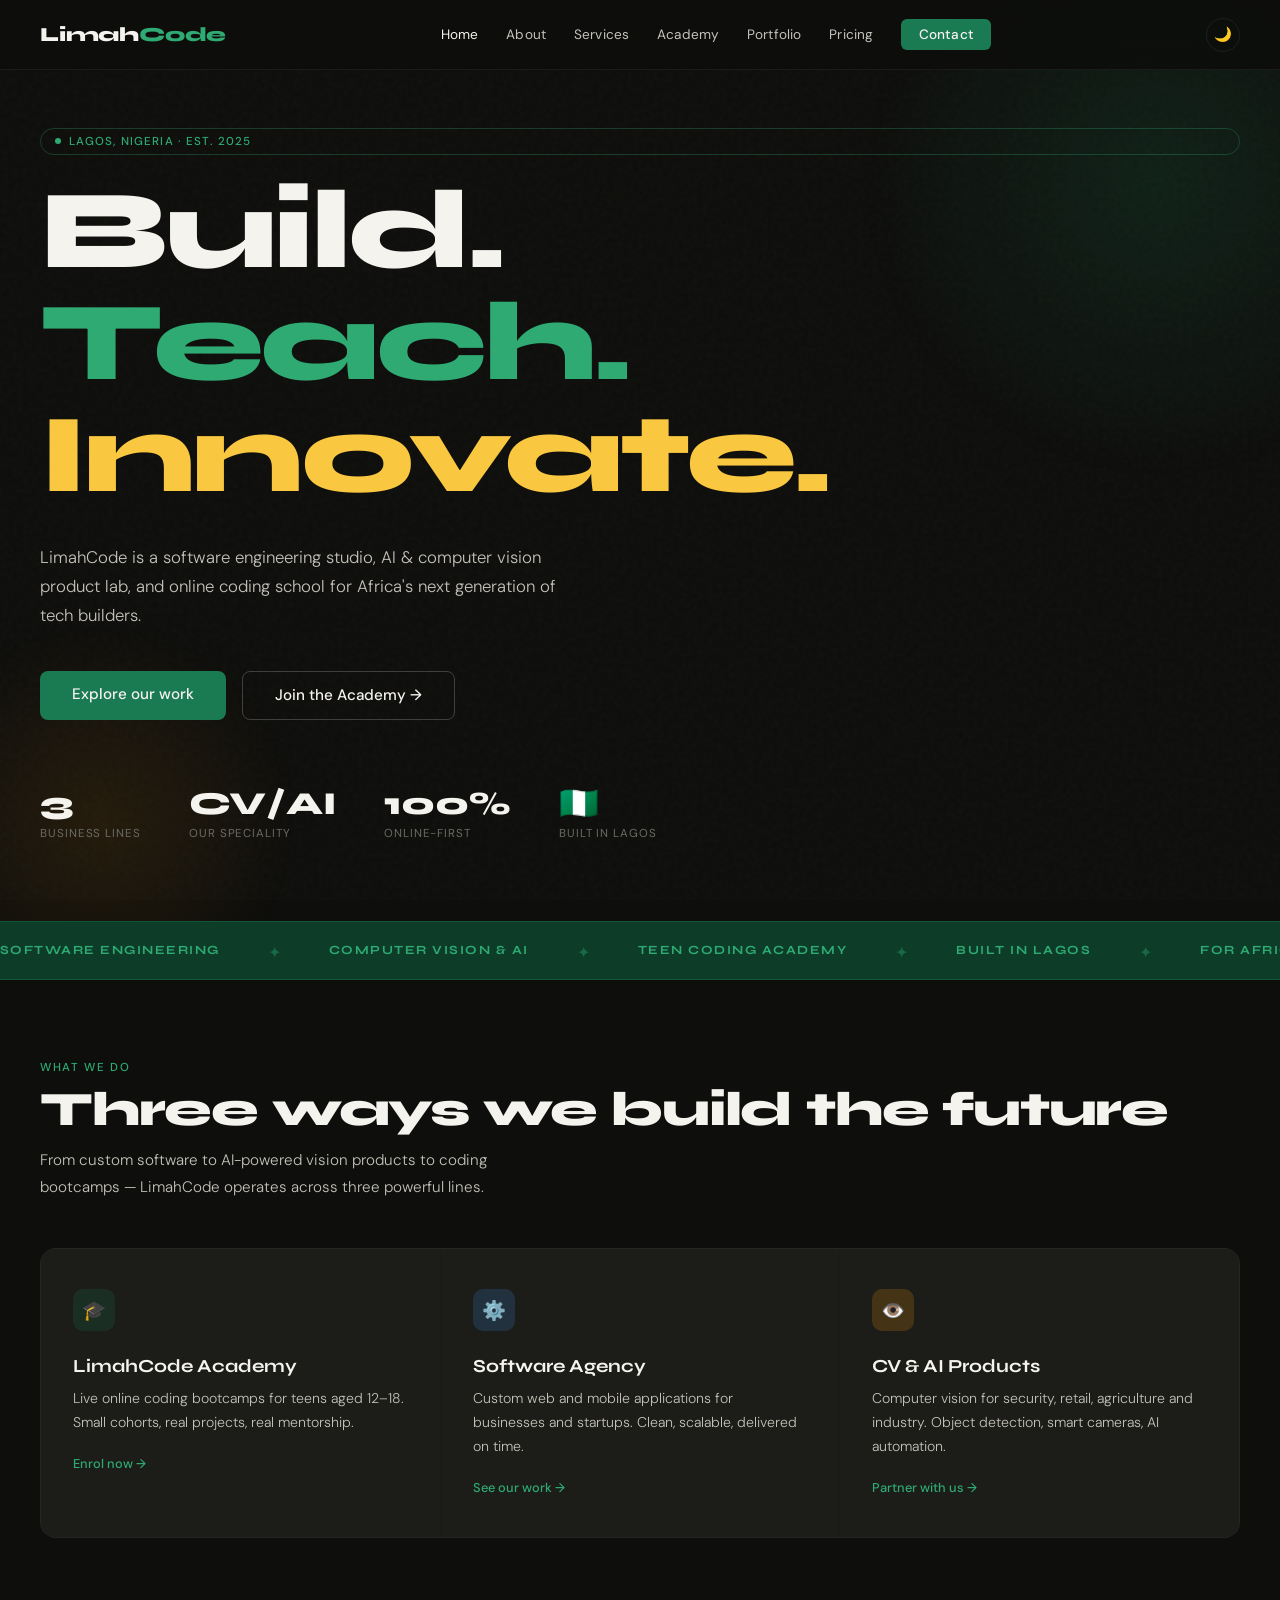
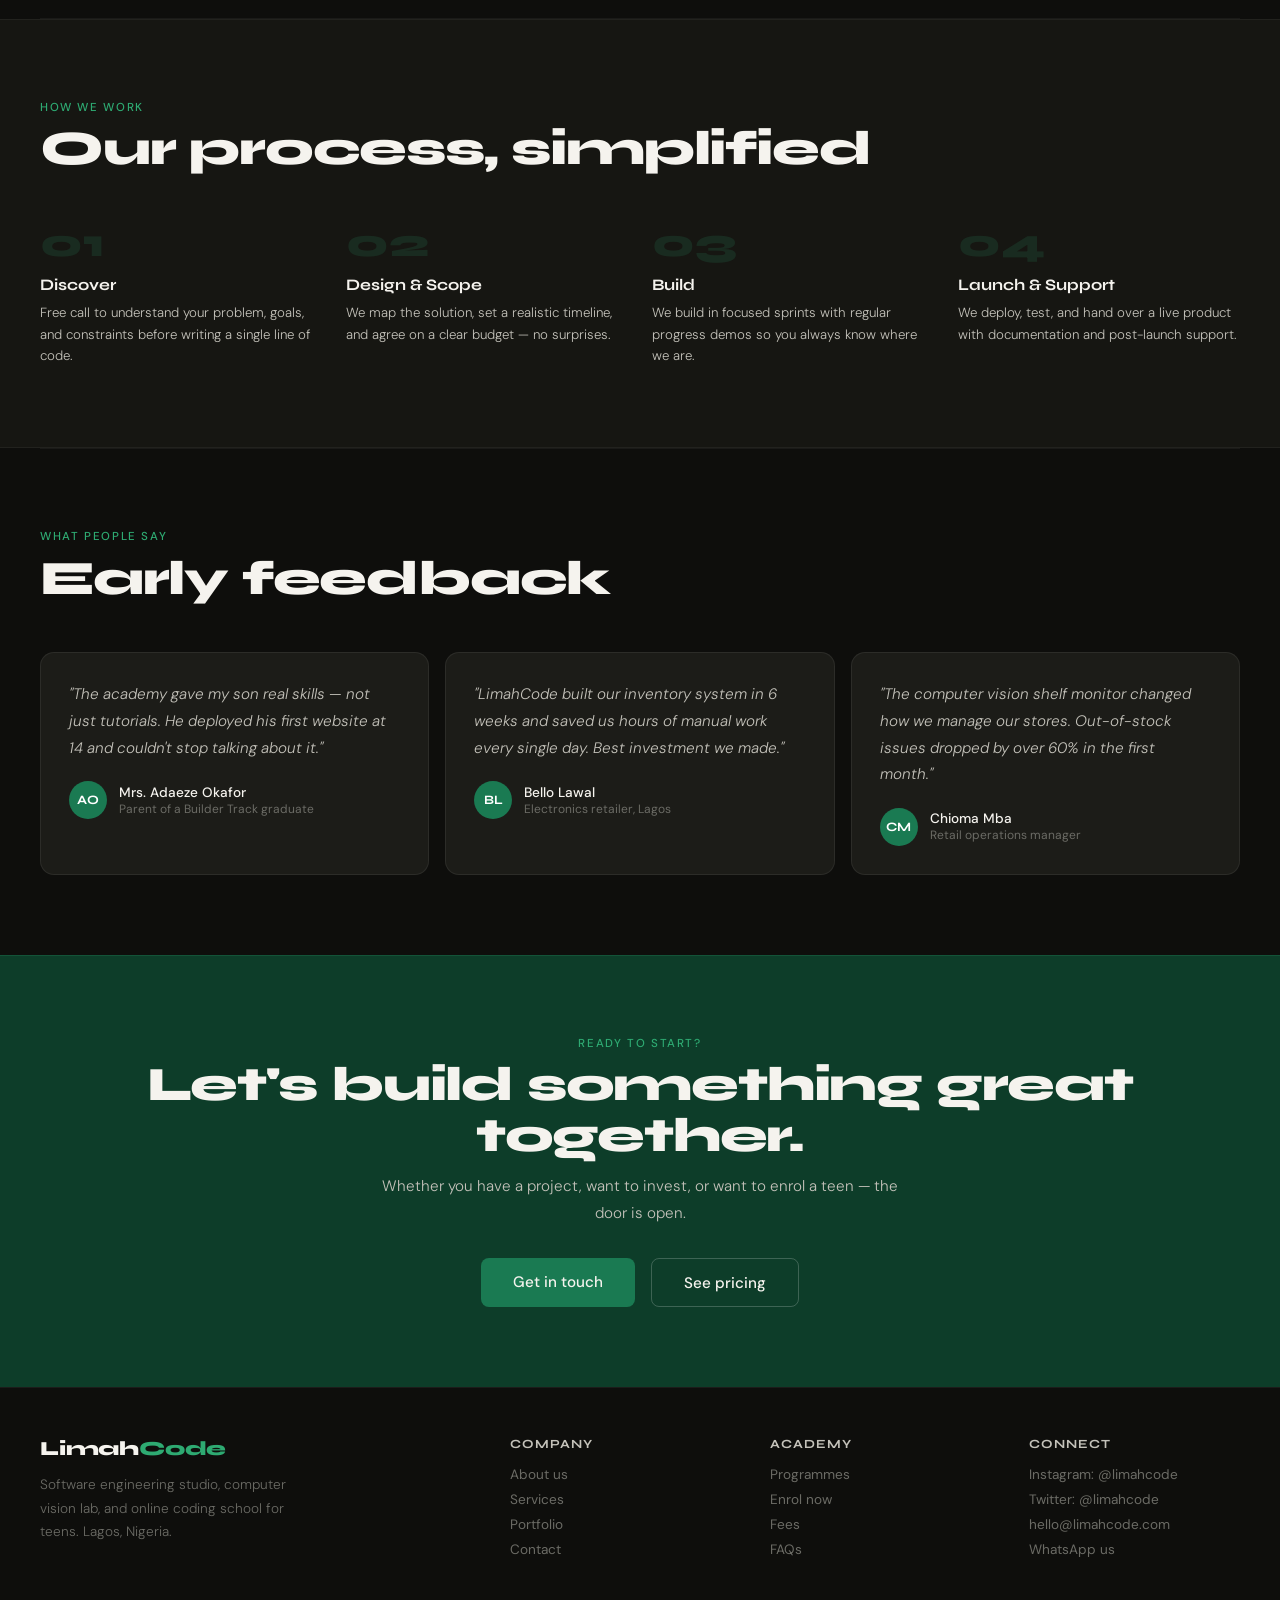
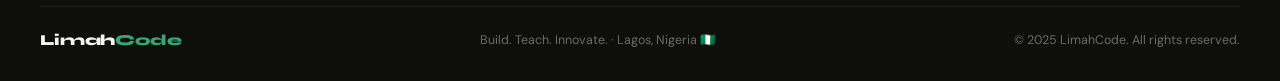
==== index.html @ b31fbca8 "Initial commit" ====
<!DOCTYPE html>
<html lang="en">
<head>
  <meta charset="UTF-8">
  <meta name="viewport" content="width=device-width, initial-scale=1.0">
  <title>LimahCode — Build. Teach. Innovate.</title>
  <link href="https://fonts.googleapis.com/css2?family=Syne:wght@400;700;800&family=DM+Sans:wght@300;400;500&display=swap" rel="stylesheet">
  <link rel="stylesheet" href="css/styles.css">
  <style>
    /* ── HOME-ONLY STYLES ── */
    .hero {
      min-height: 100vh;
      display: flex;
      flex-direction: column;
      justify-content: center;
      padding: 8rem 2.5rem 5rem;
      position: relative;
      overflow: hidden;
    }
    .hero-glow  { position:absolute; top:-120px; right:-180px; width:600px; height:600px; background:radial-gradient(circle,rgba(26,122,82,.18) 0%,transparent 70%); pointer-events:none; }
    .hero-glow2 { position:absolute; bottom:-100px; left:-100px; width:400px; height:400px; background:radial-gradient(circle,rgba(232,144,10,.1) 0%,transparent 70%); pointer-events:none; }

    .hero h1 { font-size: clamp(3.5rem, 9vw, 7rem); max-width: 12ch; }
    .hero h1 .g { color: var(--gl); }
    .hero h1 .a { color: var(--al); }

    .hero-sub { margin-top:2rem; font-size:1.05rem; font-weight:300; color:var(--glt); max-width:50ch; line-height:1.75; }
    .hero-actions { margin-top:2.5rem; display:flex; gap:1rem; flex-wrap:wrap; }
    .hero-stats { margin-top:4rem; display:flex; gap:3rem; flex-wrap:wrap; }
    .stat-num { font-family:'Syne',sans-serif; font-size:2rem; font-weight:800; }
    .stat-lbl { font-size:.72rem; text-transform:uppercase; letter-spacing:.08em; color:var(--gm); margin-top:.2rem; }

    /* Services grid */
    .svc-grid {
      display: grid;
      grid-template-columns: repeat(auto-fit, minmax(260px, 1fr));
      gap: 1px;
      background: rgba(255,255,255,.05);
      border: 1px solid rgba(255,255,255,.05);
      border-radius: 16px;
      overflow: hidden;
      margin-top: 3rem;
    }
    .svc-card { background:var(--card); padding:2.5rem 2rem; transition:background .2s; }
    .svc-card:hover { background:#222220; }
    .svc-icon { width:42px; height:42px; border-radius:10px; display:flex; align-items:center; justify-content:center; font-size:1.2rem; margin-bottom:1.5rem; }
    .ic-g { background:rgba(26,122,82,.2); }
    .ic-b { background:rgba(59,139,212,.2); }
    .ic-a { background:rgba(232,144,10,.2); }
    .svc-card h3 { font-size:1.15rem; margin-bottom:.6rem; }
    .svc-card p { font-size:.88rem; color:var(--glt); line-height:1.7; font-weight:300; }
    .svc-link { display:inline-block; margin-top:1.25rem; font-size:.8rem; font-weight:500; color:var(--gl); text-decoration:none; }
    .svc-link:hover { text-decoration:underline; }

    /* Process steps */
    .steps { display:grid; grid-template-columns:repeat(auto-fit,minmax(200px,1fr)); gap:1.5rem; margin-top:3rem; }
    .step-num { font-family:'Syne',sans-serif; font-size:2.5rem; font-weight:800; color:rgba(46,170,114,.15); line-height:1; margin-bottom:.75rem; }
    .step h3 { font-size:1rem; margin-bottom:.5rem; }
    .step p { font-size:.83rem; color:var(--glt); line-height:1.65; font-weight:300; }

    /* Testimonials */
    .tgrid { display:grid; grid-template-columns:repeat(auto-fit,minmax(260px,1fr)); gap:1rem; margin-top:3rem; }
    .tcard { background:var(--card); border:1px solid var(--border); border-radius:14px; padding:1.75rem; }
    .tcard-quote { font-size:.95rem; color:var(--glt); font-style:italic; line-height:1.75; font-weight:300; margin-bottom:1.25rem; }
    .tcard-author { display:flex; align-items:center; gap:.75rem; }
    .avatar { width:38px; height:38px; border-radius:50%; background:var(--green); display:flex; align-items:center; justify-content:center; font-family:'Syne',sans-serif; font-size:.8rem; font-weight:700; color:#fff; flex-shrink:0; }
    .tcard-name { font-size:.85rem; font-weight:500; }
    .tcard-role { font-size:.75rem; color:var(--gm); }

    @media(max-width:640px) {
      .hero { padding-left:1.5rem; padding-right:1.5rem; }
    }
  </style>
</head>
<body>

<!-- NAV -->
<nav>
  <a href="index.html" class="logo">Limah<span>Code</span></a>
  <div class="nav-links">
    <a href="index.html">Home</a>
    <a href="about.html">About</a>
    <a href="services.html">Services</a>
    <a href="academy.html">Academy</a>
    <a href="portfolio.html">Portfolio</a>
    <a href="pricing.html">Pricing</a>
    <a href="contact.html" class="nav-cta">Contact</a>
  </div>
  <div style="display:flex;align-items:center;gap:0.75rem;">
    <button class="theme-toggle" id="theme-btn" onclick="toggleTheme()" aria-label="Switch to light mode">🌙</button>
    <button class="hamburger" id="hamburger" onclick="toggleMenu()" aria-label="Menu">
      <span></span><span></span><span></span>
    </button>
  </div>
</nav>
<div class="mobile-menu" id="mobile-menu">
  <a href="index.html">Home</a>
  <a href="about.html">About</a>
  <a href="services.html">Services</a>
  <a href="academy.html">Academy</a>
  <a href="portfolio.html">Portfolio</a>
  <a href="pricing.html">Pricing</a>
  <a href="contact.html">Contact</a>
</div>

<!-- HERO -->
<section class="hero">
  <div class="hero-glow glow-animated"></div>
  <div class="hero-glow2 glow-animated" style="animation-delay:3s;"></div>
  <div class="badge fade-up">Lagos, Nigeria · Est. 2025</div>
  <h1 class="fade-up">Build.<br><span class="g">Teach.</span><br><span class="a">Innovate.</span></h1>
  <p class="hero-sub fade-up delay-1">LimahCode is a software engineering studio, AI &amp; computer vision product lab, and online coding school for Africa's next generation of tech builders.</p>
  <div class="hero-actions fade-up delay-2">
    <a href="services.html" class="btn-primary">Explore our work</a>
    <a href="academy.html" class="btn-outline">Join the Academy →</a>
  </div>
  <div class="hero-stats fade-up delay-3">
    <div><div class="stat-num" data-count="3" data-suffix="">3</div><div class="stat-lbl">Business lines</div></div>
    <div><div class="stat-num">CV/AI</div><div class="stat-lbl">Our speciality</div></div>
    <div><div class="stat-num" data-count="100" data-suffix="%">100%</div><div class="stat-lbl">Online-first</div></div>
    <div><div class="stat-num">🇳🇬</div><div class="stat-lbl">Built in Lagos</div></div>
  </div>
</section>

<!-- TICKER -->
<div class="ticker">
  <div class="ticker-inner">
    <span class="ticker-item">Software Engineering</span><span class="ticker-dot"> ✦ </span>
    <span class="ticker-item">Computer Vision & AI</span><span class="ticker-dot"> ✦ </span>
    <span class="ticker-item">Teen Coding Academy</span><span class="ticker-dot"> ✦ </span>
    <span class="ticker-item">Built in Lagos</span><span class="ticker-dot"> ✦ </span>
    <span class="ticker-item">For Africa & Beyond</span><span class="ticker-dot"> ✦ </span>
    <span class="ticker-item">Software Engineering</span><span class="ticker-dot"> ✦ </span>
    <span class="ticker-item">Computer Vision & AI</span><span class="ticker-dot"> ✦ </span>
    <span class="ticker-item">Teen Coding Academy</span><span class="ticker-dot"> ✦ </span>
    <span class="ticker-item">Built in Lagos</span><span class="ticker-dot"> ✦ </span>
    <span class="ticker-item">For Africa & Beyond</span><span class="ticker-dot"> ✦ </span>
  </div>
</div>

<!-- SERVICES -->
<section>
  <span class="sec-label reveal">What we do</span>
  <h2 class="reveal">Three ways we build the future</h2>
  <p class="sec-sub reveal">From custom software to AI-powered vision products to coding bootcamps — LimahCode operates across three powerful lines.</p>
  <div class="svc-grid reveal-group">
    <div class="svc-card">
      <div class="svc-icon ic-g">🎓</div>
      <h3>LimahCode Academy</h3>
      <p>Live online coding bootcamps for teens aged 12–18. Small cohorts, real projects, real mentorship.</p>
      <a href="academy.html" class="svc-link">Enrol now →</a>
    </div>
    <div class="svc-card">
      <div class="svc-icon ic-b">⚙️</div>
      <h3>Software Agency</h3>
      <p>Custom web and mobile applications for businesses and startups. Clean, scalable, delivered on time.</p>
      <a href="services.html" class="svc-link">See our work →</a>
    </div>
    <div class="svc-card">
      <div class="svc-icon ic-a">👁️</div>
      <h3>CV &amp; AI Products</h3>
      <p>Computer vision for security, retail, agriculture and industry. Object detection, smart cameras, AI automation.</p>
      <a href="services.html" class="svc-link">Partner with us →</a>
    </div>
  </div>
</section>

<div class="divider"></div>

<!-- PROCESS -->
<section class="surface-bg">
  <span class="sec-label reveal">How we work</span>
  <h2 class="reveal">Our process, simplified</h2>
  <div class="steps reveal-group">
    <div class="step"><div class="step-num">01</div><h3>Discover</h3><p>Free call to understand your problem, goals, and constraints before writing a single line of code.</p></div>
    <div class="step"><div class="step-num">02</div><h3>Design &amp; Scope</h3><p>We map the solution, set a realistic timeline, and agree on a clear budget — no surprises.</p></div>
    <div class="step"><div class="step-num">03</div><h3>Build</h3><p>We build in focused sprints with regular progress demos so you always know where we are.</p></div>
    <div class="step"><div class="step-num">04</div><h3>Launch &amp; Support</h3><p>We deploy, test, and hand over a live product with documentation and post-launch support.</p></div>
  </div>
</section>

<div class="divider"></div>

<!-- TESTIMONIALS -->
<section>
  <span class="sec-label reveal">What people say</span>
  <h2 class="reveal">Early feedback</h2>
  <div class="tgrid reveal-group">
    <div class="tcard">
      <p class="tcard-quote">"The academy gave my son real skills — not just tutorials. He deployed his first website at 14 and couldn't stop talking about it."</p>
      <div class="tcard-author"><div class="avatar">AO</div><div><div class="tcard-name">Mrs. Adaeze Okafor</div><div class="tcard-role">Parent of a Builder Track graduate</div></div></div>
    </div>
    <div class="tcard">
      <p class="tcard-quote">"LimahCode built our inventory system in 6 weeks and saved us hours of manual work every single day. Best investment we made."</p>
      <div class="tcard-author"><div class="avatar">BL</div><div><div class="tcard-name">Bello Lawal</div><div class="tcard-role">Electronics retailer, Lagos</div></div></div>
    </div>
    <div class="tcard">
      <p class="tcard-quote">"The computer vision shelf monitor changed how we manage our stores. Out-of-stock issues dropped by over 60% in the first month."</p>
      <div class="tcard-author"><div class="avatar">CM</div><div><div class="tcard-name">Chioma Mba</div><div class="tcard-role">Retail operations manager</div></div></div>
    </div>
  </div>
</section>

<!-- CTA -->
<section class="green-bg" style="text-align:center;">
  <span class="sec-label">Ready to start?</span>
  <h2>Let's build something great together.</h2>
  <p class="sec-sub" style="margin:.75rem auto 2rem;">Whether you have a project, want to invest, or want to enrol a teen — the door is open.</p>
  <div style="display:flex;gap:1rem;justify-content:center;flex-wrap:wrap;">
    <a href="contact.html" class="btn-primary">Get in touch</a>
    <a href="pricing.html" class="btn-outline">See pricing</a>
  </div>
</section>

<!-- FOOTER -->
<footer>
  <div class="footer-grid">
    <div class="footer-brand">
      <a href="index.html" class="logo">Limah<span>Code</span></a>
      <p>Software engineering studio, computer vision lab, and online coding school for teens. Lagos, Nigeria.</p>
    </div>
    <div class="footer-col">
      <h4>Company</h4>
      <a href="about.html">About us</a>
      <a href="services.html">Services</a>
      <a href="portfolio.html">Portfolio</a>
      <a href="contact.html">Contact</a>
    </div>
    <div class="footer-col">
      <h4>Academy</h4>
      <a href="academy.html">Programmes</a>
      <a href="academy.html#enrol">Enrol now</a>
      <a href="pricing.html">Fees</a>
      <a href="academy.html#faq">FAQs</a>
    </div>
    <div class="footer-col">
      <h4>Connect</h4>
      <a href="#">Instagram: @limahcode</a>
      <a href="#">Twitter: @limahcode</a>
      <a href="mailto:limahcode192025@gmail.com">limahcode192025@gmail.com</a>
      <a href="#">WhatsApp us</a>
    </div>
  </div>
  <div class="footer-bottom">
    <a href="index.html" class="logo" style="font-size:.95rem;">Limah<span>Code</span></a>
    <p>Build. Teach. Innovate. · Lagos, Nigeria 🇳🇬</p>
    <p>© 2025 LimahCode. All rights reserved.</p>
  </div>
</footer>

<script src="js/nav.js"></script>
<script>
/* Count-up on hero stats when visible */
(function() {
  const stats = document.querySelectorAll('.stat-num[data-count]');
  if (!stats.length) return;
  const obs = new IntersectionObserver(entries => {
    entries.forEach(entry => {
      if (entry.isIntersecting) {
        const el = entry.target;
        const target = parseFloat(el.dataset.count);
        const suffix = el.dataset.suffix || '';
        animateCount(el, target, suffix, 1400);
        obs.unobserve(el);
      }
    });
  }, { threshold: 0.5 });
  stats.forEach(el => obs.observe(el));
})();

/* Sync theme toggle icon on load */
(function() {
  const btn = document.getElementById('theme-btn');
  if (btn && document.body.classList.contains('light-mode')) btn.textContent = '☀️';
})();
</script>
</body>
</html>
---- css/styles.css ----
/* ============================================
   LimahCode — Global Stylesheet
   Used by all pages. Edit once, applies everywhere.
   ============================================ */

/* ── VARIABLES ── */
:root {
  --black:   #0E0E0C;
  --white:   #F5F3EE;
  --green:   #1A7A52;
  --gl:      #2EAA72;   /* green light */
  --gd:      #0D3D29;   /* green dark  */
  --amber:   #E8900A;
  --al:      #FAC740;   /* amber light */
  --blue:    #185FA5;
  --bl:      #378ADD;   /* blue light  */
  --gm:      #6B6B65;   /* gray mid    */
  --glt:     #C4C2BA;   /* gray light  */
  --surf:    #161612;   /* surface     */
  --card:    #1C1C18;
  --border:  rgba(255,255,255,0.07);
  /* transition speed */
  --t-fast:  0.2s;
  --t-med:   0.5s;
  --t-slow:  0.8s;
}

/* ── LIGHT MODE ── */
body.light-mode {
  --black:   #F5F3EE;
  --white:   #111110;
  --surf:    #ECEAE4;
  --card:    #F8F6F1;
  --border:  rgba(0,0,0,0.08);
  --gm:      #888884;
  --glt:     #444440;
}

/* ── RESET ── */
*, *::before, *::after { box-sizing: border-box; margin: 0; padding: 0; }
html { scroll-behavior: smooth; }

body {
  font-family: 'DM Sans', sans-serif;
  background: var(--black);
  color: var(--white);
  overflow-x: hidden;
  min-height: 100vh;
}

/* Noise texture overlay */
body::before {
  content: '';
  position: fixed;
  inset: 0;
  background-image: url("data:image/svg+xml,%3Csvg viewBox='0 0 200 200' xmlns='http://www.w3.org/2000/svg'%3E%3Cfilter id='n'%3E%3CfeTurbulence type='fractalNoise' baseFrequency='0.9' numOctaves='4' stitchTiles='stitch'/%3E%3C/filter%3E%3Crect width='100%25' height='100%25' filter='url(%23n)' opacity='1'/%3E%3C/svg%3E");
  opacity: 0.03;
  pointer-events: none;
  z-index: 0;
}

/* ── NAVIGATION ── */
nav {
  position: fixed;
  top: 0; left: 0; right: 0;
  z-index: 200;
  display: flex;
  align-items: center;
  justify-content: space-between;
  padding: 1.1rem 2.5rem;
  border-bottom: 1px solid rgba(255,255,255,0.06);
  background: rgba(14,14,12,0.85);
  backdrop-filter: blur(20px) saturate(180%);
  -webkit-backdrop-filter: blur(20px) saturate(180%);
  transition: background var(--t-fast), box-shadow var(--t-fast);
}
nav.scrolled {
  background: rgba(14,14,12,0.96);
  box-shadow: 0 1px 24px rgba(0,0,0,0.3);
}
body.light-mode nav {
  background: rgba(245,243,238,0.85);
  border-bottom-color: rgba(0,0,0,0.06);
}
body.light-mode nav.scrolled {
  background: rgba(245,243,238,0.97);
  box-shadow: 0 1px 24px rgba(0,0,0,0.08);
}

/* Theme toggle button in nav */
.theme-toggle {
  background: none;
  border: 1px solid var(--border);
  color: var(--glt);
  width: 34px; height: 34px;
  border-radius: 50%;
  cursor: pointer;
  font-size: 0.9rem;
  display: flex;
  align-items: center;
  justify-content: center;
  transition: border-color var(--t-fast), color var(--t-fast), transform var(--t-fast);
  flex-shrink: 0;
}
.theme-toggle:hover { border-color: var(--gl); color: var(--white); transform: rotate(20deg); }

.logo {
  font-family: 'Syne', sans-serif;
  font-weight: 800;
  font-size: 1.25rem;
  color: var(--white);
  text-decoration: none;
  letter-spacing: -0.01em;
}
.logo span { color: var(--gl); }

.nav-links {
  display: flex;
  align-items: center;
  gap: 1.75rem;
}
.nav-links a {
  font-size: 0.85rem;
  font-weight: 400;
  color: var(--glt);
  text-decoration: none;
  transition: color 0.2s;
  letter-spacing: 0.01em;
}
.nav-links a:hover,
.nav-links a.active { color: var(--white); }

.nav-cta {
  background: var(--green) !important;
  color: var(--white) !important;
  padding: 0.45rem 1.1rem;
  border-radius: 6px;
  font-weight: 500 !important;
  transition: background 0.2s !important;
}
.nav-cta:hover { background: var(--gl) !important; color: var(--white) !important; }

/* Mobile hamburger */
.hamburger {
  display: none;
  flex-direction: column;
  gap: 5px;
  cursor: pointer;
  padding: 4px;
  background: none;
  border: none;
}
.hamburger span {
  display: block;
  width: 22px; height: 2px;
  background: var(--white);
  border-radius: 2px;
  transition: all 0.3s;
}

.mobile-menu {
  display: none;
  position: fixed;
  top: 60px; left: 0; right: 0;
  background: rgba(14,14,12,0.98);
  border-bottom: 1px solid var(--border);
  z-index: 199;
  padding: 1.5rem 2rem;
  flex-direction: column;
  gap: 1rem;
}
.mobile-menu.open { display: flex; }
.mobile-menu a {
  font-size: 1rem;
  color: var(--glt);
  text-decoration: none;
  padding: 0.5rem 0;
  border-bottom: 1px solid var(--border);
  transition: color 0.2s;
}
.mobile-menu a:hover { color: var(--white); }

/* ── TYPOGRAPHY ── */
h1 {
  font-family: 'Syne', sans-serif;
  font-weight: 800;
  letter-spacing: -0.03em;
  line-height: 1;
}
h2 {
  font-family: 'Syne', sans-serif;
  font-size: clamp(1.8rem, 4vw, 3rem);
  font-weight: 800;
  letter-spacing: -0.025em;
  line-height: 1.05;
}
h3 { font-family: 'Syne', sans-serif; font-weight: 700; }

.sec-label {
  font-size: 0.72rem;
  font-weight: 500;
  letter-spacing: 0.14em;
  text-transform: uppercase;
  color: var(--gl);
  margin-bottom: 0.6rem;
  display: block;
}
.sec-sub {
  margin-top: 0.75rem;
  font-size: 0.95rem;
  font-weight: 300;
  color: var(--glt);
  max-width: 52ch;
  line-height: 1.75;
}

/* ── LAYOUT ── */
section {
  padding: 5rem 2.5rem;
  position: relative;
  z-index: 1;
}
.page-top { padding-top: 9rem; }
.divider {
  height: 1px;
  background: rgba(255,255,255,0.05);
  margin: 0 2.5rem;
}
.surface-bg {
  background: var(--surf);
  border-top: 1px solid rgba(255,255,255,0.05);
  border-bottom: 1px solid rgba(255,255,255,0.05);
}
.green-bg {
  background: var(--gd);
  border-top: 1px solid rgba(46,170,114,0.2);
}

/* ── BUTTONS ── */
.btn-primary {
  display: inline-block;
  background: var(--green);
  color: var(--white);
  font-family: 'DM Sans', sans-serif;
  font-size: 0.95rem;
  font-weight: 500;
  padding: 0.85rem 2rem;
  border: none;
  border-radius: 8px;
  cursor: pointer;
  text-decoration: none;
  transition: background 0.2s, transform 0.15s;
}
.btn-primary:hover { background: var(--gl); transform: translateY(-1px); }

.btn-outline {
  display: inline-block;
  background: transparent;
  color: var(--white);
  font-family: 'DM Sans', sans-serif;
  font-size: 0.95rem;
  font-weight: 500;
  padding: 0.85rem 2rem;
  border: 1px solid rgba(255,255,255,0.2);
  border-radius: 8px;
  cursor: pointer;
  text-decoration: none;
  transition: border-color 0.2s, transform 0.15s;
}
.btn-outline:hover { border-color: rgba(255,255,255,0.5); transform: translateY(-1px); }

/* ── BADGE ── */
.badge {
  display: inline-flex;
  align-items: center;
  gap: 0.5rem;
  font-size: 0.72rem;
  font-weight: 500;
  letter-spacing: 0.1em;
  text-transform: uppercase;
  color: var(--gl);
  border: 1px solid rgba(46,170,114,0.3);
  padding: 0.3rem 0.85rem;
  border-radius: 100px;
  margin-bottom: 1.25rem;
}
.badge::before {
  content: '';
  width: 6px; height: 6px;
  background: var(--gl);
  border-radius: 50%;
  animation: pulse 2s infinite;
}
@keyframes pulse {
  0%,100% { opacity:1; transform:scale(1); }
  50%      { opacity:.5; transform:scale(.8); }
}

/* ── CARDS ── */
.card {
  background: var(--card);
  border: 1px solid var(--border);
  border-radius: 14px;
  padding: 2rem;
  transition: border-color 0.3s, transform 0.3s, box-shadow 0.3s;
  backdrop-filter: blur(4px);
}
.card:hover {
  border-color: rgba(46,170,114,0.3);
  transform: translateY(-4px);
  box-shadow: 0 16px 40px rgba(0,0,0,0.25), 0 0 0 1px rgba(46,170,114,0.1);
}
.card.featured {
  border-color: var(--green);
  background: rgba(26,122,82,0.08);
  position: relative;
}

/* ── FORMS ── */
.form-grid {
  display: grid;
  grid-template-columns: 1fr 1fr;
  gap: 0.9rem;
}
.form-group { display: flex; flex-direction: column; gap: 0.4rem; }
.form-group.full { grid-column: 1 / -1; }

label {
  font-size: 0.72rem;
  font-weight: 500;
  letter-spacing: 0.06em;
  text-transform: uppercase;
  color: var(--glt);
}
input, select, textarea {
  background: rgba(255,255,255,0.05);
  border: 1px solid rgba(255,255,255,0.1);
  border-radius: 8px;
  padding: 0.7rem 0.9rem;
  font-family: 'DM Sans', sans-serif;
  font-size: 0.88rem;
  color: var(--white);
  outline: none;
  transition: border-color 0.2s;
  width: 100%;
}
input::placeholder, textarea::placeholder { color: var(--gm); }
input:focus, select:focus, textarea:focus { border-color: var(--gl); }
select option { background: var(--card); color: var(--white); }
textarea { resize: vertical; min-height: 110px; }

.form-submit {
  margin-top: 1.25rem;
  width: 100%;
  padding: 0.95rem;
  background: var(--green);
  color: #fff;
  font-family: 'Syne', sans-serif;
  font-size: 0.95rem;
  font-weight: 700;
  border: none;
  border-radius: 8px;
  cursor: pointer;
  transition: background 0.2s, transform 0.15s;
}
.form-submit:hover { background: var(--gl); transform: translateY(-1px); }
.form-note {
  margin-top: 0.75rem;
  font-size: 0.75rem;
  color: var(--gm);
  line-height: 1.6;
}

/* ── FAQ / ACCORDION ── */
.faq-list {
  margin-top: 2.5rem;
  display: grid;
  gap: 1px;
  background: rgba(255,255,255,0.05);
  border: 1px solid rgba(255,255,255,0.05);
  border-radius: 14px;
  overflow: hidden;
}
details { background: var(--card); }
details + details { border-top: 1px solid rgba(255,255,255,0.05); }
summary {
  padding: 1.2rem 1.75rem;
  font-size: 0.92rem;
  font-weight: 500;
  cursor: pointer;
  list-style: none;
  display: flex;
  justify-content: space-between;
  align-items: center;
  transition: background 0.15s;
}
summary:hover { background: #222220; }
summary::after { content: '+'; font-family:'Syne',sans-serif; font-size:1.2rem; color:var(--gl); }
details[open] summary::after { content: '−'; }
.faq-ans {
  padding: 0 1.75rem 1.25rem;
  font-size: 0.87rem;
  color: var(--glt);
  line-height: 1.75;
  font-weight: 300;
}

/* ── TABLE ── */
.compare-table { width:100%; border-collapse:collapse; font-size:.83rem; }
.compare-table th {
  font-family:'Syne',sans-serif; font-size:.75rem; font-weight:700;
  padding:.75rem 1rem; text-align:left; color:var(--glt);
  border-bottom:1px solid rgba(255,255,255,.07);
}
.compare-table th:not(:first-child) { text-align:center; }
.compare-table td {
  padding:.8rem 1rem;
  border-bottom:1px solid rgba(255,255,255,.04);
  color:var(--glt); font-weight:300;
}
.compare-table td:not(:first-child) { text-align:center; }
.compare-table .cy { color:var(--gl); font-weight:500; }
.compare-table .cn { color:var(--gm); }
.compare-table .fc { background:rgba(26,122,82,.06); }
.compare-table .fh { background:rgba(26,122,82,.1); color:var(--gl); }
.compare-table tr:hover td { background:rgba(255,255,255,.02); }

/* ── MODAL ── */
.modal-overlay {
  display: none;
  position: fixed; inset: 0;
  background: rgba(0,0,0,0.85);
  z-index: 300;
  align-items: center;
  justify-content: center;
  padding: 2rem;
}
.modal-overlay.open { display: flex; }
.modal {
  background: var(--card);
  border: 1px solid rgba(255,255,255,0.1);
  border-radius: 20px;
  max-width: 620px; width: 100%;
  max-height: 88vh; overflow-y: auto;
  padding: 2.5rem;
  position: relative;
  animation: slideUp 0.25s ease;
}
@keyframes slideUp {
  from { transform: translateY(30px); opacity:0; }
  to   { transform: translateY(0);    opacity:1; }
}
.modal-close {
  position: absolute; top:1.25rem; right:1.25rem;
  background:rgba(255,255,255,.08); border:none;
  color:var(--white); width:32px; height:32px;
  border-radius:50%; cursor:pointer; font-size:1rem;
  display:flex; align-items:center; justify-content:center;
  transition:background .2s;
}
.modal-close:hover { background:rgba(255,255,255,.15); }

/* ── FOOTER ── */
footer {
  background: var(--black);
  border-top: 1px solid rgba(255,255,255,0.06);
  padding: 3rem 2.5rem 2rem;
  position: relative;
  z-index: 1;
}
.footer-grid {
  display: grid;
  grid-template-columns: 2fr 1fr 1fr 1fr;
  gap: 3rem;
  margin-bottom: 2.5rem;
}
.footer-brand p {
  font-size: 0.85rem;
  font-weight: 300;
  color: var(--gm);
  line-height: 1.7;
  margin-top: 0.75rem;
  max-width: 28ch;
}
.footer-col h4 {
  font-family: 'Syne', sans-serif;
  font-size: 0.78rem;
  font-weight: 700;
  letter-spacing: 0.08em;
  text-transform: uppercase;
  color: var(--glt);
  margin-bottom: 0.9rem;
}
.footer-col a {
  display: block;
  font-size: 0.85rem;
  color: var(--gm);
  text-decoration: none;
  margin-bottom: 0.5rem;
  transition: color 0.2s;
}
.footer-col a:hover { color: var(--white); }
.footer-bottom {
  border-top: 1px solid var(--border);
  padding-top: 1.5rem;
  display: flex;
  justify-content: space-between;
  align-items: center;
  flex-wrap: wrap;
  gap: 1rem;
}
.footer-bottom p { font-size: 0.78rem; color: var(--gm); }

/* ── ANIMATIONS ── */
@keyframes fadeUp {
  from { opacity:0; transform:translateY(24px); }
  to   { opacity:1; transform:translateY(0); }
}
.fade-up   { animation: fadeUp 0.7s ease both; }
.delay-1   { animation-delay: 0.1s; }
.delay-2   { animation-delay: 0.2s; }
.delay-3   { animation-delay: 0.3s; }

/* ── SCROLL REVEAL SYSTEM ── */
/* Elements start hidden; JS adds .is-visible when in viewport */
.reveal {
  opacity: 0;
  transform: translateY(36px);
  transition: opacity 0.75s cubic-bezier(0.16,1,0.3,1), transform 0.75s cubic-bezier(0.16,1,0.3,1);
}
.reveal.reveal-left {
  transform: translateX(-36px);
}
.reveal.reveal-right {
  transform: translateX(36px);
}
.reveal.reveal-scale {
  transform: scale(0.94);
}
.reveal.is-visible {
  opacity: 1;
  transform: none;
}
/* Stagger children of a reveal-group */
.reveal-group > * {
  opacity: 0;
  transform: translateY(28px);
  transition: opacity 0.65s cubic-bezier(0.16,1,0.3,1), transform 0.65s cubic-bezier(0.16,1,0.3,1);
}
.reveal-group.is-visible > *:nth-child(1) { opacity:1; transform:none; transition-delay: 0s; }
.reveal-group.is-visible > *:nth-child(2) { opacity:1; transform:none; transition-delay: 0.1s; }
.reveal-group.is-visible > *:nth-child(3) { opacity:1; transform:none; transition-delay: 0.2s; }
.reveal-group.is-visible > *:nth-child(4) { opacity:1; transform:none; transition-delay: 0.3s; }
.reveal-group.is-visible > *:nth-child(5) { opacity:1; transform:none; transition-delay: 0.4s; }
.reveal-group.is-visible > *:nth-child(6) { opacity:1; transform:none; transition-delay: 0.5s; }
.reveal-group.is-visible > *:nth-child(n+7) { opacity:1; transform:none; transition-delay: 0.5s; }

/* ── ANIMATED GLOW ── */
@keyframes glowPulse {
  0%, 100% { opacity: 0.14; transform: scale(1); }
  50%       { opacity: 0.22; transform: scale(1.08); }
}
.glow-animated { animation: glowPulse 6s ease-in-out infinite; }

/* ── COUNTER ANIMATION ── */
.count-up { display: inline-block; transition: all 0.2s; }

/* ── UTILITIES ── */
.hidden { display: none !important; }
.text-center { text-align: center; }
.mt-1 { margin-top: 1rem; }
.mt-2 { margin-top: 2rem; }
.mt-3 { margin-top: 3rem; }

/* ── TICKER ── */
.ticker {
  background: var(--gd);
  border-top: 1px solid rgba(46,170,114,0.2);
  border-bottom: 1px solid rgba(46,170,114,0.2);
  padding: 1rem 0;
  overflow: hidden;
  white-space: nowrap;
}
.ticker-inner {
  display: inline-flex;
  gap: 3rem;
  animation: ticker 22s linear infinite;
}
.ticker-item {
  font-family: 'Syne', sans-serif;
  font-size: 0.78rem;
  font-weight: 700;
  letter-spacing: 0.12em;
  text-transform: uppercase;
  color: var(--gl);
}
.ticker-dot { color: rgba(46,170,114,0.4); }
@keyframes ticker {
  0%   { transform: translateX(0); }
  100% { transform: translateX(-50%); }
}

/* ── RESPONSIVE ── */
@media (max-width: 900px) {
  .footer-grid { grid-template-columns: 1fr 1fr; gap: 2rem; }
}
@media (max-width: 640px) {
  nav { padding: 1rem 1.25rem; }
  .nav-links { display: none; }
  .hamburger { display: flex; }
  section { padding: 3.5rem 1.5rem; }
  .divider { margin: 0 1.5rem; }
  .form-grid { grid-template-columns: 1fr; }
  .form-group.full { grid-column: 1; }
  .footer-grid { grid-template-columns: 1fr; gap: 2rem; }
  .footer-bottom { flex-direction: column; align-items: flex-start; gap: 0.5rem; }
}
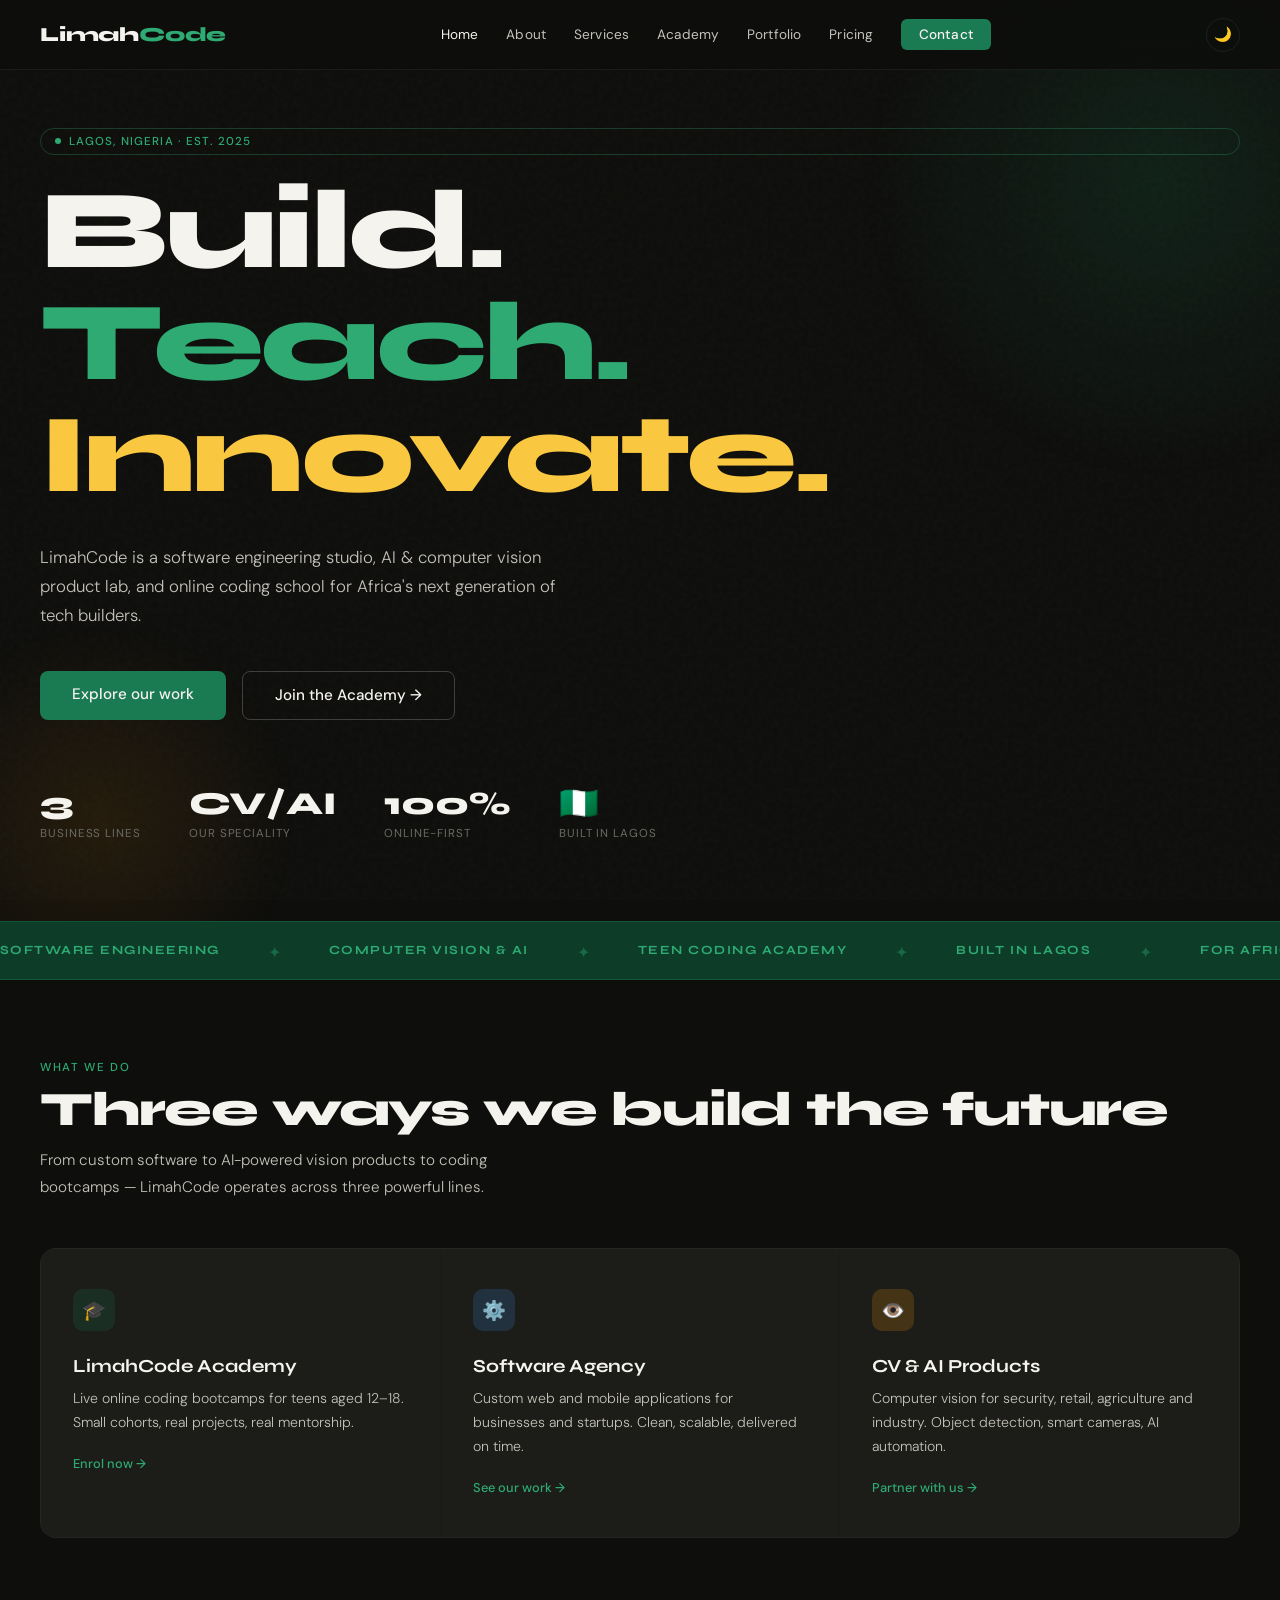
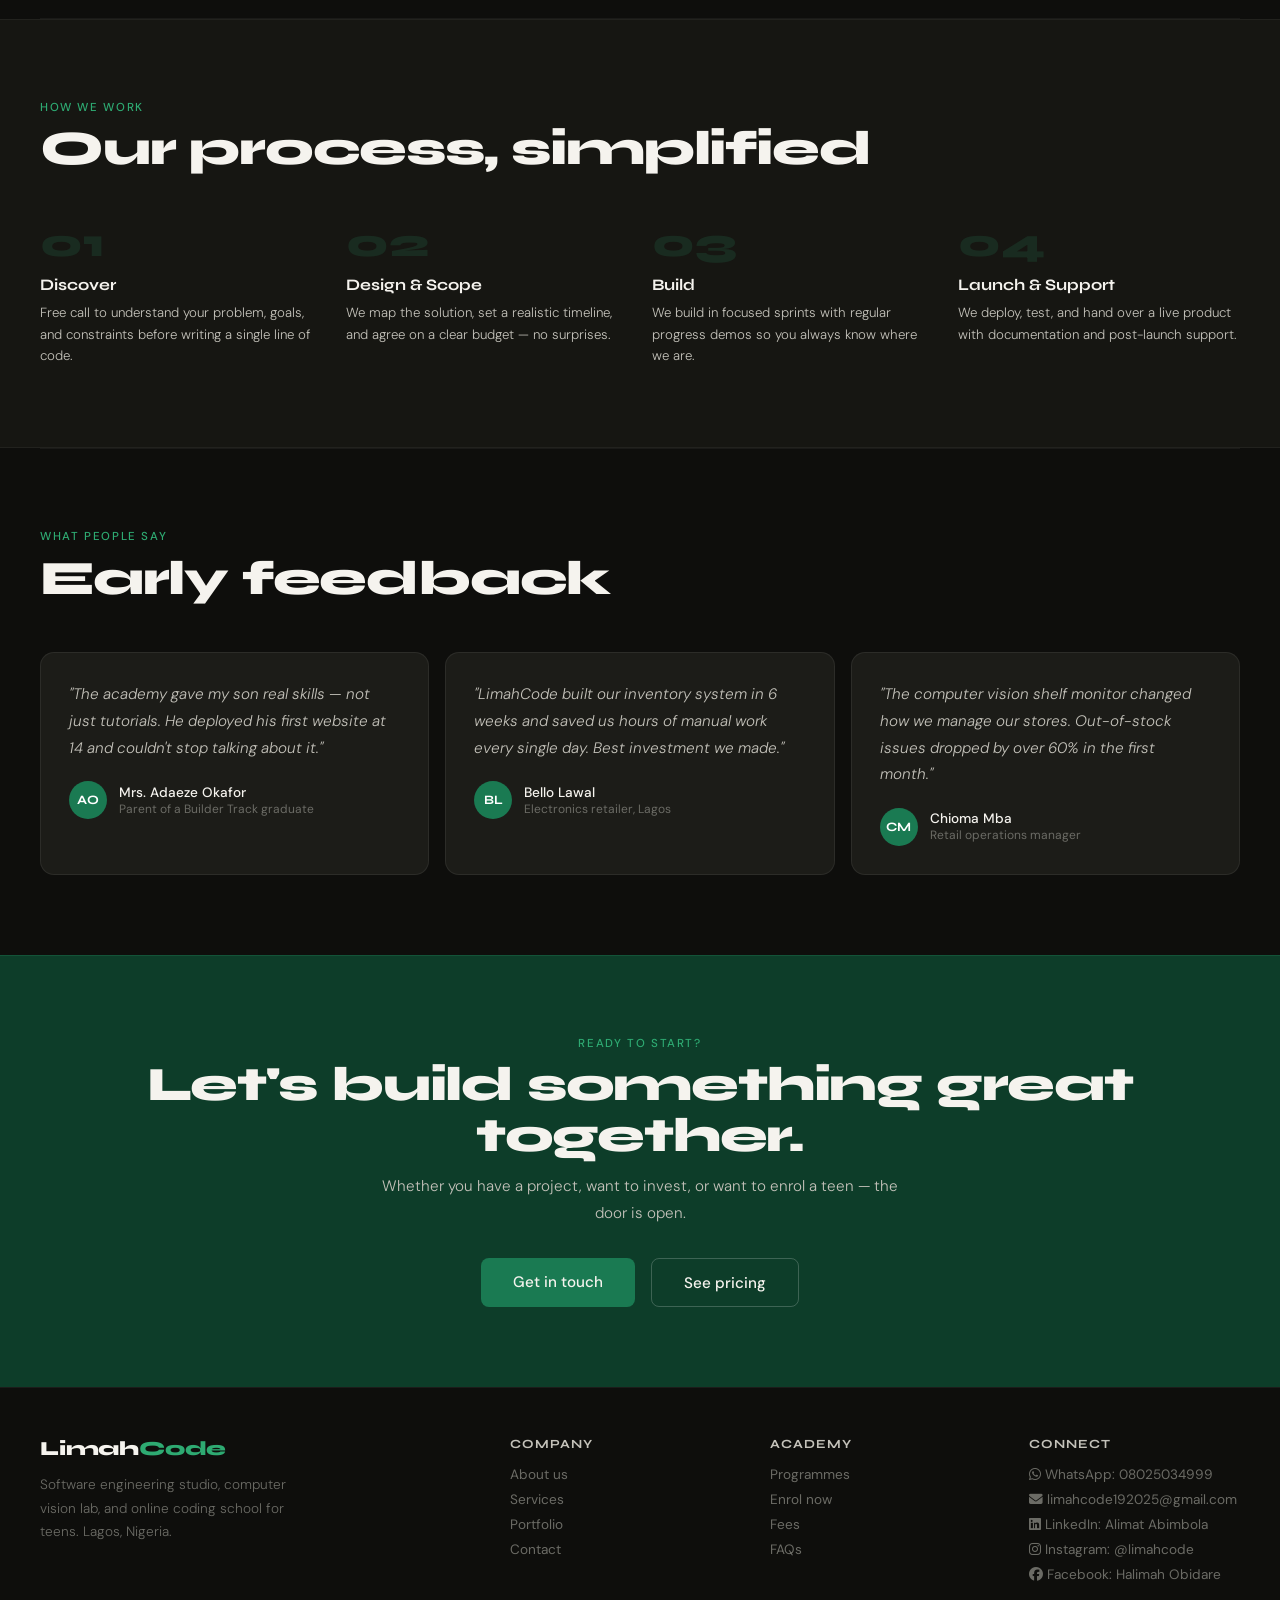
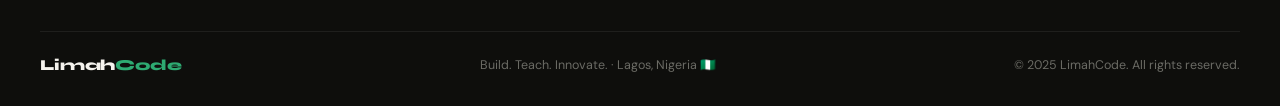
==== commit 6382e245: "Update official email (limahcode192025@gmail.com), WhatsApp/phone (08025034999), LinkedIn, Instagram" ====
--- a/index.html
+++ b/index.html
@@ -71,6 +71,7 @@
       .hero { padding-left:1.5rem; padding-right:1.5rem; }
     }
   </style>
+  <link rel="stylesheet" href="https://cdnjs.cloudflare.com/ajax/libs/font-awesome/6.4.0/css/all.min.css">
 </head>
 <body>
 
@@ -233,12 +234,13 @@
       <a href="pricing.html">Fees</a>
       <a href="academy.html#faq">FAQs</a>
     </div>
-    <div class="footer-col">
+        <div class="footer-col">
       <h4>Connect</h4>
-      <a href="#">Instagram: @limahcode</a>
-      <a href="#">Twitter: @limahcode</a>
-      <a href="mailto:limahcode192025@gmail.com">limahcode192025@gmail.com</a>
-      <a href="#">WhatsApp us</a>
+      <a href="https://wa.me/2348025034999" target="_blank"><i class="fa-brands fa-whatsapp"></i> WhatsApp: 08025034999</a>
+      <a href="mailto:limahcode192025@gmail.com"><i class="fa-solid fa-envelope"></i> limahcode192025@gmail.com</a>
+      <a href="https://www.linkedin.com/in/alimat-abimbola/" target="_blank"><i class="fa-brands fa-linkedin"></i> LinkedIn: Alimat Abimbola</a>
+      <a href="https://www.instagram.com/limahcode/" target="_blank"><i class="fa-brands fa-instagram"></i> Instagram: @limahcode</a>
+      <a href="https://web.facebook.com/halimahobidare" target="_blank"><i class="fa-brands fa-facebook"></i> Facebook: Halimah Obidare</a>
     </div>
   </div>
   <div class="footer-bottom">
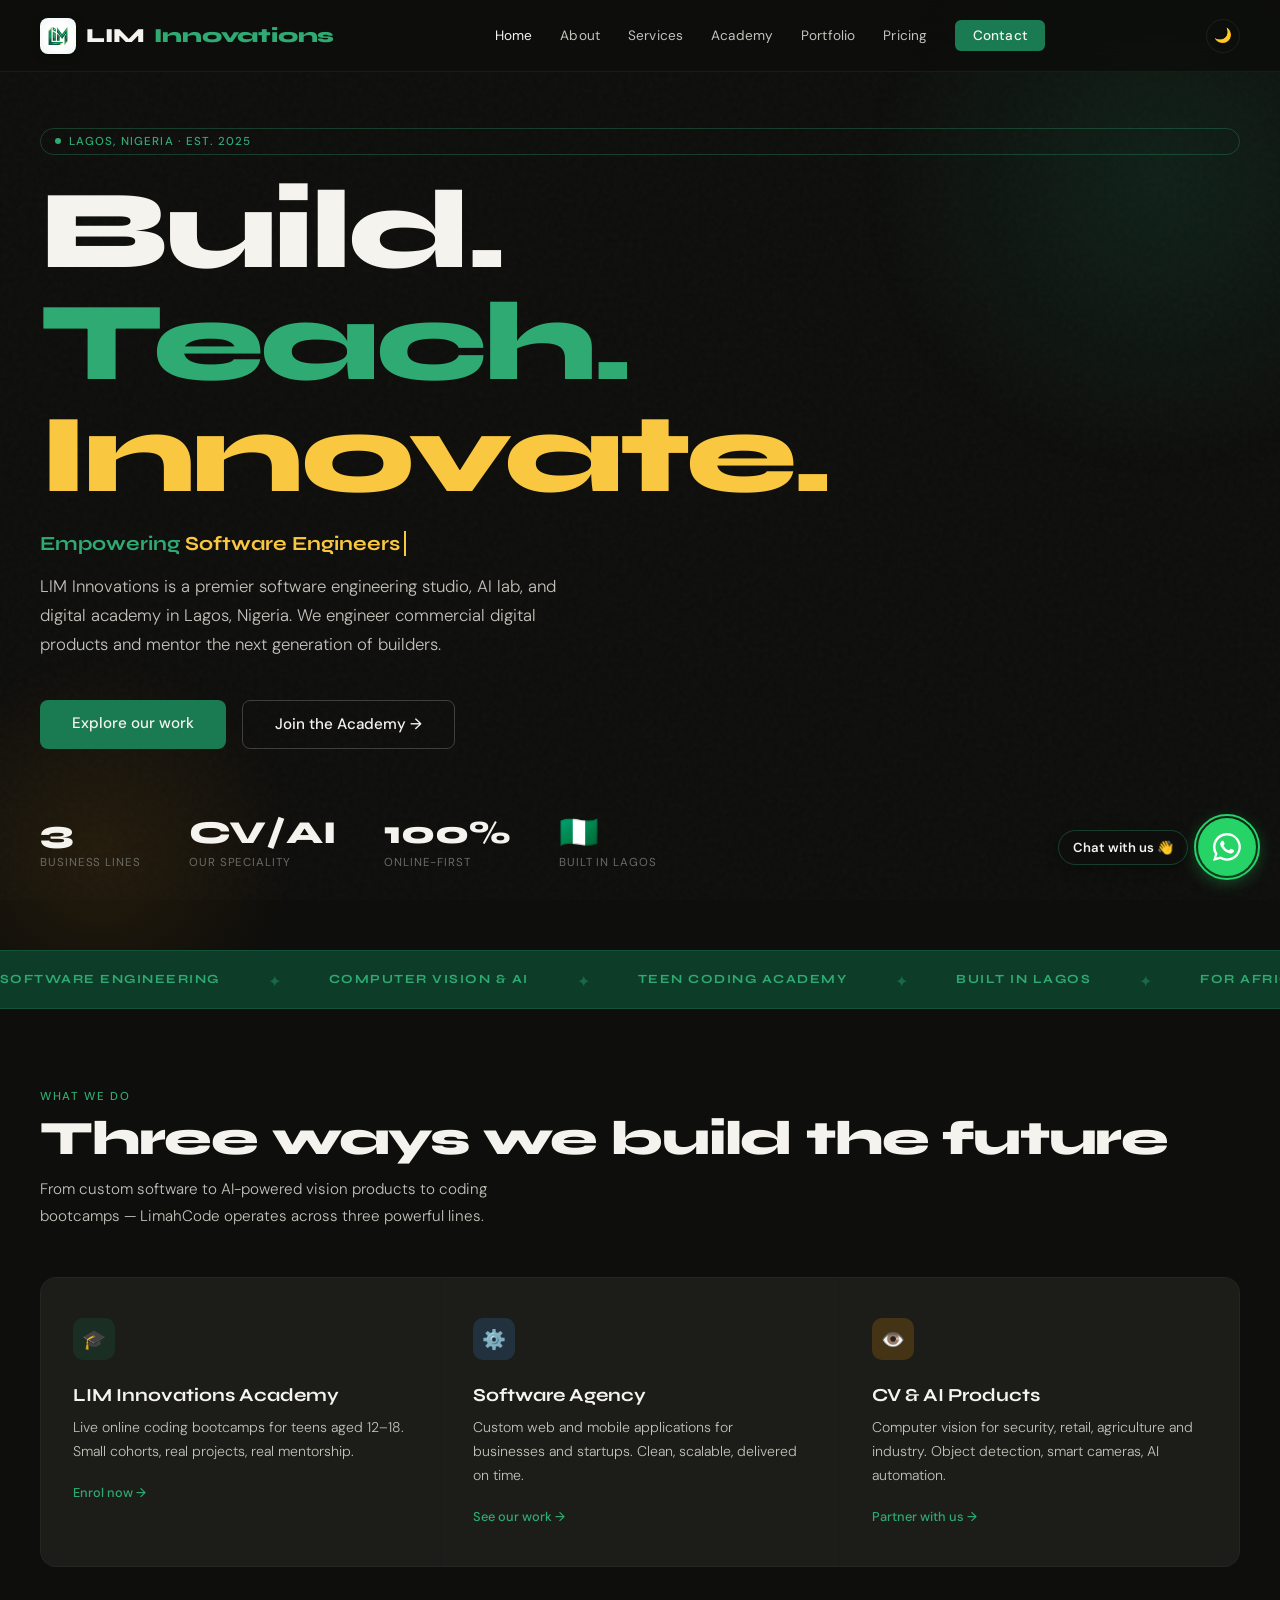
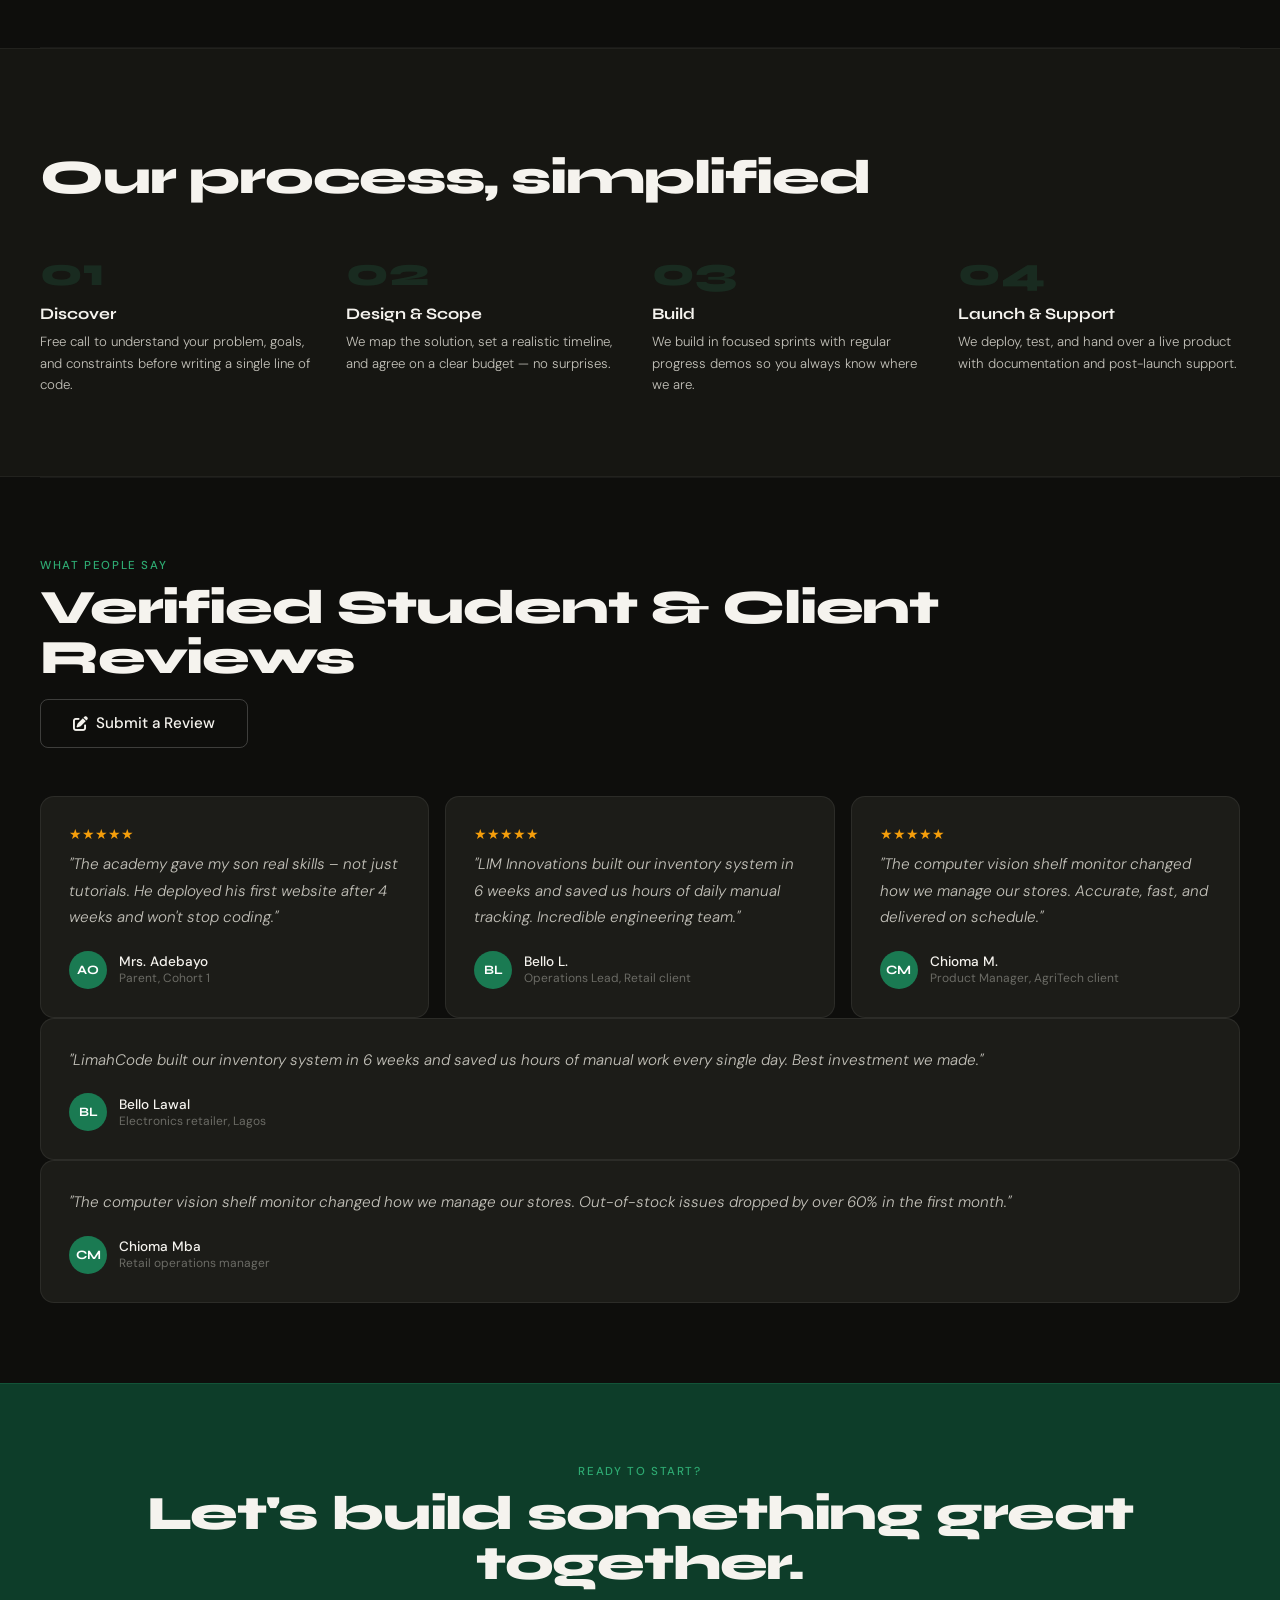
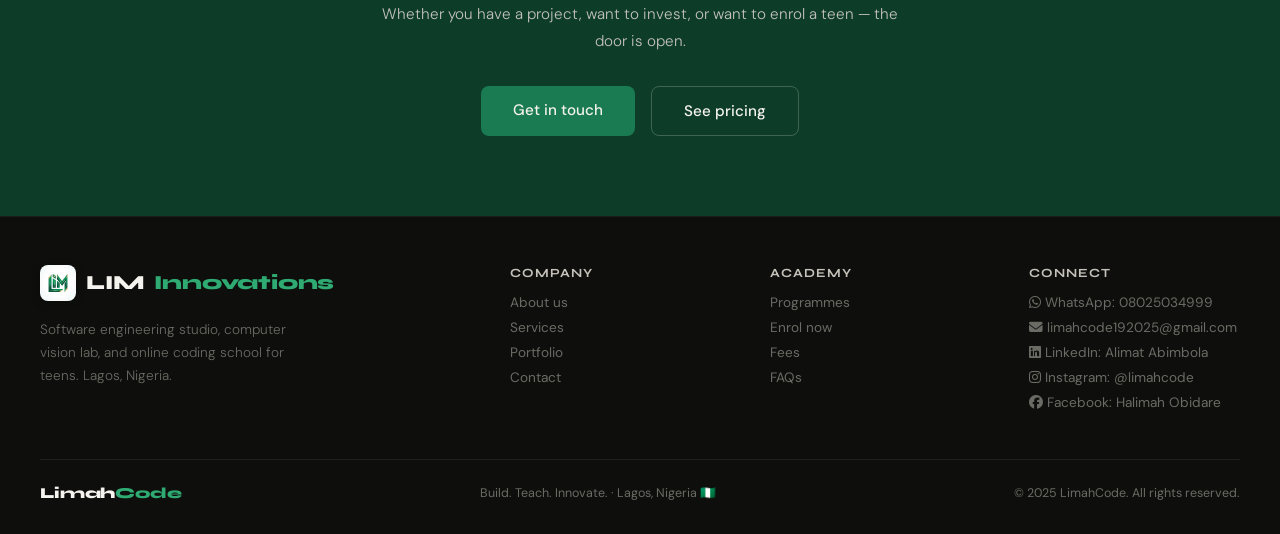
==== commit 3acdccbd: "Rebrand to LIM Innovations with clean logo, add track card action buttons, classroom showcase, and c" ====
--- a/index.html
+++ b/index.html
@@ -3,7 +3,7 @@
 <head>
   <meta charset="UTF-8">
   <meta name="viewport" content="width=device-width, initial-scale=1.0">
-  <title>LimahCode — Build. Teach. Innovate.</title>
+  <title>LIM Innovations — Build. Teach. Innovate.</title>
   <link href="https://fonts.googleapis.com/css2?family=Syne:wght@400;700;800&family=DM+Sans:wght@300;400;500&display=swap" rel="stylesheet">
   <link rel="stylesheet" href="css/styles.css">
   <style>
@@ -77,7 +77,7 @@
 
 <!-- NAV -->
 <nav>
-  <a href="index.html" class="logo">Limah<span>Code</span></a>
+  <a href="index.html" class="logo" style="display:inline-flex;align-items:center;gap:10px;"><img src="images/lim_innovations_logo.png" alt="LIM Innovations Logo" style="height:36px;width:36px;border-radius:8px;object-fit:cover;box-shadow:0 2px 8px rgba(0,0,0,0.3);">LIM<span>Innovations</span></a>
   <div class="nav-links">
     <a href="index.html">Home</a>
     <a href="about.html">About</a>
@@ -110,7 +110,12 @@
   <div class="hero-glow2 glow-animated" style="animation-delay:3s;"></div>
   <div class="badge fade-up">Lagos, Nigeria · Est. 2025</div>
   <h1 class="fade-up">Build.<br><span class="g">Teach.</span><br><span class="a">Innovate.</span></h1>
-  <p class="hero-sub fade-up delay-1">LimahCode is a software engineering studio, AI &amp; computer vision product lab, and online coding school for Africa's next generation of tech builders.</p>
+  <div style="margin-top: 1.25rem; font-size: 1.25rem; font-weight: 700; color: var(--gl); font-family: 'Syne', sans-serif;" class="fade-up delay-1">
+  Empowering <span id="typed-text" style="color: var(--al); border-right: 2px solid var(--al); padding-right: 4px;">Software Engineers</span>
+</div>
+<p class="hero-sub fade-up delay-1" style="margin-top: 1rem;">
+  LIM Innovations is a premier software engineering studio, AI lab, and digital academy in Lagos, Nigeria. We engineer commercial digital products and mentor the next generation of builders.
+</p>
   <div class="hero-actions fade-up delay-2">
     <a href="services.html" class="btn-primary">Explore our work</a>
     <a href="academy.html" class="btn-outline">Join the Academy →</a>
@@ -147,7 +152,7 @@
   <div class="svc-grid reveal-group">
     <div class="svc-card">
       <div class="svc-icon ic-g">🎓</div>
-      <h3>LimahCode Academy</h3>
+      <h3>LIM Innovations Academy</h3>
       <p>Live online coding bootcamps for teens aged 12–18. Small cohorts, real projects, real mentorship.</p>
       <a href="academy.html" class="svc-link">Enrol now →</a>
     </div>
@@ -184,12 +189,34 @@
 
 <!-- TESTIMONIALS -->
 <section>
-  <span class="sec-label reveal">What people say</span>
-  <h2 class="reveal">Early feedback</h2>
-  <div class="tgrid reveal-group">
-    <div class="tcard">
-      <p class="tcard-quote">"The academy gave my son real skills — not just tutorials. He deployed his first website at 14 and couldn't stop talking about it."</p>
-      <div class="tcard-author"><div class="avatar">AO</div><div><div class="tcard-name">Mrs. Adaeze Okafor</div><div class="tcard-role">Parent of a Builder Track graduate</div></div></div>
+  <div style="display: flex; justify-content: space-between; align-items: flex-end; flex-wrap: wrap; gap: 15px; margin-bottom: 2rem;">
+  <div>
+    <span class="sec-label reveal">What people say</span>
+    <h2 class="reveal">Verified Student & Client Reviews</h2>
+  </div>
+  <button onclick="openReviewModal()" class="btn-outline reveal" style="cursor: pointer; display: inline-flex; align-items: center; gap: 8px;">
+    <i class="fa-solid fa-pen-to-square"></i> Submit a Review
+  </button>
+</div>
+
+<!-- Auto-scrolling Testimonial Track -->
+<div id="reviews-container" class="tgrid reveal-group">
+  <div class="tcard">
+    <div style="color: #f59e0b; margin-bottom: 8px; font-size: 14px;">★★★★★</div>
+    <p class="tcard-quote">"The academy gave my son real skills – not just tutorials. He deployed his first website after 4 weeks and won't stop coding."</p>
+    <div class="tcard-author"><div class="avatar">AO</div><div><div class="tcard-name">Mrs. Adebayo</div><div class="tcard-role">Parent, Cohort 1</div></div></div>
+  </div>
+  <div class="tcard">
+    <div style="color: #f59e0b; margin-bottom: 8px; font-size: 14px;">★★★★★</div>
+    <p class="tcard-quote">"LIM Innovations built our inventory system in 6 weeks and saved us hours of daily manual tracking. Incredible engineering team."</p>
+    <div class="tcard-author"><div class="avatar">BL</div><div><div class="tcard-name">Bello L.</div><div class="tcard-role">Operations Lead, Retail client</div></div></div>
+  </div>
+  <div class="tcard">
+    <div style="color: #f59e0b; margin-bottom: 8px; font-size: 14px;">★★★★★</div>
+    <p class="tcard-quote">"The computer vision shelf monitor changed how we manage our stores. Accurate, fast, and delivered on schedule."</p>
+    <div class="tcard-author"><div class="avatar">CM</div><div><div class="tcard-name">Chioma M.</div><div class="tcard-role">Product Manager, AgriTech client</div></div></div>
+  </div>
+</div></div>
     </div>
     <div class="tcard">
       <p class="tcard-quote">"LimahCode built our inventory system in 6 weeks and saved us hours of manual work every single day. Best investment we made."</p>
@@ -217,7 +244,7 @@
 <footer>
   <div class="footer-grid">
     <div class="footer-brand">
-      <a href="index.html" class="logo">Limah<span>Code</span></a>
+      <a href="index.html" class="logo" style="display:inline-flex;align-items:center;gap:10px;"><img src="images/lim_innovations_logo.png" alt="LIM Innovations Logo" style="height:36px;width:36px;border-radius:8px;object-fit:cover;box-shadow:0 2px 8px rgba(0,0,0,0.3);">LIM<span>Innovations</span></a>
       <p>Software engineering studio, computer vision lab, and online coding school for teens. Lagos, Nigeria.</p>
     </div>
     <div class="footer-col">
@@ -276,5 +303,42 @@
   if (btn && document.body.classList.contains('light-mode')) btn.textContent = '☀️';
 })();
 </script>
+
+<!-- SUBMIT REVIEW MODAL -->
+<div id="review-modal" style="display: none; position: fixed; inset: 0; background: rgba(0,0,0,0.8); z-index: 10000; align-items: center; justify-content: center; padding: 20px; backdrop-filter: blur(8px);">
+  <div style="background: var(--card); border: 1px solid var(--border); border-radius: 20px; max-width: 500px; width: 100%; box-shadow: 0 20px 50px rgba(0,0,0,0.6); overflow: hidden; position: relative; animation: slideUp 0.25s ease;">
+    <div style="padding: 1.5rem 1.75rem; border-bottom: 1px solid var(--border); display: flex; justify-content: space-between; align-items: center;">
+      <h3 style="font-family: 'Syne', sans-serif; font-size: 1.25rem; color: var(--white); margin: 0;"><i class="fa-solid fa-star" style="color: var(--al);"></i> Share Your Experience</h3>
+      <button onclick="closeReviewModal()" style="background: rgba(255,255,255,0.08); border: none; color: var(--white); width: 32px; height: 32px; border-radius: 50%; cursor: pointer; display: flex; align-items: center; justify-content: center;">✕</button>
+    </div>
+    <form id="public-review-form" onsubmit="handleReviewSubmit(event)" style="padding: 1.75rem;">
+      <div style="margin-bottom: 1rem;">
+        <label style="display: block; font-size: 0.85rem; font-weight: 500; color: var(--glt); margin-bottom: 0.4rem;">Your Full Name *</label>
+        <input type="text" id="rev-name" required placeholder="e.g. Samuel Okafor" style="width: 100%; padding: 0.75rem 1rem; background: var(--surf); border: 1px solid var(--border); border-radius: 8px; color: var(--white); outline: none;">
+      </div>
+      <div style="margin-bottom: 1rem;">
+        <label style="display: block; font-size: 0.85rem; font-weight: 500; color: var(--glt); margin-bottom: 0.4rem;">Your Role / Relationship</label>
+        <input type="text" id="rev-role" placeholder="e.g. Student (Cohort 1) or Parent" style="width: 100%; padding: 0.75rem 1rem; background: var(--surf); border: 1px solid var(--border); border-radius: 8px; color: var(--white); outline: none;">
+      </div>
+      <div style="margin-bottom: 1rem;">
+        <label style="display: block; font-size: 0.85rem; font-weight: 500; color: var(--glt); margin-bottom: 0.4rem;">Rating</label>
+        <select id="rev-rating" style="width: 100%; padding: 0.75rem 1rem; background: var(--surf); border: 1px solid var(--border); border-radius: 8px; color: var(--white); outline: none;">
+          <option value="5">★★★★★ (5 Stars - Excellent)</option>
+          <option value="4">★★★★☆ (4 Stars - Very Good)</option>
+          <option value="3">★★★☆☆ (3 Stars - Good)</option>
+        </select>
+      </div>
+      <div style="margin-bottom: 1.5rem;">
+        <label style="display: block; font-size: 0.85rem; font-weight: 500; color: var(--glt); margin-bottom: 0.4rem;">Your Testimonial / Feedback *</label>
+        <textarea id="rev-comment" required placeholder="How did LIM Innovations help you or your child learn code?" style="width: 100%; min-height: 90px; padding: 0.75rem 1rem; background: var(--surf); border: 1px solid var(--border); border-radius: 8px; color: var(--white); outline: none;"></textarea>
+      </div>
+      <button type="submit" class="btn-primary" id="rev-submit-btn" style="width: 100%; justify-content: center; padding: 0.9rem; cursor: pointer;">
+        Submit Review for Verification
+      </button>
+      <div id="rev-feedback-msg" style="margin-top: 0.75rem; font-size: 0.85rem; text-align: center; display: none;"></div>
+    </form>
+  </div>
+</div>
+
 </body>
 </html>
--- a/css/styles.css
+++ b/css/styles.css
@@ -38,14 +38,22 @@
 
 /* ── RESET ── */
 *, *::before, *::after { box-sizing: border-box; margin: 0; padding: 0; }
-html { scroll-behavior: smooth; }
+html {
+  scroll-behavior: smooth;
+  width: 100%;
+  max-width: 100vw;
+  overflow-x: hidden;
+}
 
 body {
   font-family: 'DM Sans', sans-serif;
   background: var(--black);
   color: var(--white);
+  width: 100%;
+  max-width: 100vw;
   overflow-x: hidden;
   min-height: 100vh;
+  position: relative;
 }
 
 /* Noise texture overlay */
@@ -164,21 +172,36 @@
   top: 60px; left: 0; right: 0;
   background: rgba(14,14,12,0.98);
   border-bottom: 1px solid var(--border);
-  z-index: 199;
+  z-index: 999;
   padding: 1.5rem 2rem;
   flex-direction: column;
-  gap: 1rem;
+  gap: 0.85rem;
+  box-shadow: 0 10px 30px rgba(0,0,0,0.5);
 }
 .mobile-menu.open { display: flex; }
 .mobile-menu a {
-  font-size: 1rem;
+  font-size: 1.05rem;
   color: var(--glt);
   text-decoration: none;
-  padding: 0.5rem 0;
+  padding: 0.6rem 0;
   border-bottom: 1px solid var(--border);
   transition: color 0.2s;
 }
-.mobile-menu a:hover { color: var(--white); }
+.mobile-menu a:hover,
+.mobile-menu a.active { color: var(--white); }
+
+body.light-mode .mobile-menu {
+  background: rgba(245,243,238,0.98);
+  border-bottom-color: rgba(0,0,0,0.1);
+  box-shadow: 0 10px 30px rgba(0,0,0,0.1);
+}
+body.light-mode .mobile-menu a {
+  color: var(--black);
+  border-bottom-color: rgba(0,0,0,0.06);
+}
+body.light-mode .hamburger span {
+  background: var(--black);
+}
 
 /* ── TYPOGRAPHY ── */
 h1 {
@@ -605,13 +628,116 @@
   .footer-grid { grid-template-columns: 1fr 1fr; gap: 2rem; }
 }
 @media (max-width: 640px) {
-  nav { padding: 1rem 1.25rem; }
+  nav { padding: 0.9rem 1.25rem; }
   .nav-links { display: none; }
   .hamburger { display: flex; }
-  section { padding: 3.5rem 1.5rem; }
-  .divider { margin: 0 1.5rem; }
+  section { padding: 3rem 1.25rem; }
+  .divider { margin: 0 1.25rem; }
   .form-grid { grid-template-columns: 1fr; }
   .form-group.full { grid-column: 1; }
   .footer-grid { grid-template-columns: 1fr; gap: 2rem; }
   .footer-bottom { flex-direction: column; align-items: flex-start; gap: 0.5rem; }
-}
+  .hero-glow, .hero-glow2, .about-glow { display: none !important; }
+  .tracks-grid, .proj-grid, .svc-grid, .pricing-grid, .steps, .tgrid {
+    grid-template-columns: 1fr !important;
+  }
+  .hero h1 {
+    font-size: clamp(2.2rem, 8.5vw, 3.8rem) !important;
+  }
+  .hero-stats {
+    gap: 1.5rem !important;
+    margin-top: 2.5rem !important;
+  }
+}
+
+
+/* ============================================
+   FLOATING WHATSAPP CALL-TO-ACTION (ALL PAGES)
+   ============================================ */
+.whatsapp-float-widget {
+  position: fixed;
+  bottom: 24px;
+  right: 24px;
+  z-index: 99999;
+  display: flex;
+  align-items: center;
+  gap: 10px;
+  text-decoration: none;
+  font-family: 'DM Sans', sans-serif;
+}
+
+.whatsapp-float-btn {
+  width: 58px;
+  height: 58px;
+  border-radius: 50%;
+  background: #25D366;
+  color: #ffffff;
+  display: flex;
+  align-items: center;
+  justify-content: center;
+  box-shadow: 0 4px 18px rgba(37, 211, 102, 0.45), 0 2px 6px rgba(0, 0, 0, 0.15);
+  transition: transform 0.25s cubic-bezier(0.175, 0.885, 0.32, 1.275), box-shadow 0.25s ease;
+  position: relative;
+  text-decoration: none;
+}
+
+.whatsapp-float-btn svg {
+  width: 32px;
+  height: 32px;
+  fill: #ffffff;
+  transition: transform 0.2s;
+}
+
+.whatsapp-float-btn:hover {
+  transform: scale(1.1) rotate(5deg);
+  box-shadow: 0 8px 24px rgba(37, 211, 102, 0.6), 0 4px 10px rgba(0, 0, 0, 0.2);
+}
+
+.whatsapp-float-btn::before {
+  content: '';
+  position: absolute;
+  inset: -4px;
+  border-radius: 50%;
+  border: 2px solid #25D366;
+  animation: wa-pulse 2s infinite cubic-bezier(0.4, 0, 0.6, 1);
+  pointer-events: none;
+}
+
+@keyframes wa-pulse {
+  0% { transform: scale(0.95); opacity: 0.8; }
+  50% { transform: scale(1.2); opacity: 0; }
+  100% { transform: scale(0.95); opacity: 0; }
+}
+
+.whatsapp-float-label {
+  background: #0E0E0C;
+  color: #F5F3EE;
+  padding: 8px 14px;
+  border-radius: 20px;
+  font-size: 0.82rem;
+  font-weight: 600;
+  border: 1px solid rgba(46, 170, 114, 0.3);
+  box-shadow: 0 4px 14px rgba(0,0,0,0.3);
+  white-space: nowrap;
+  pointer-events: none;
+  order: -1;
+  transition: opacity 0.2s, transform 0.2s;
+}
+
+@media (max-width: 640px) {
+  .whatsapp-float-widget {
+    bottom: 18px;
+    right: 18px;
+  }
+  .whatsapp-float-btn {
+    width: 52px;
+    height: 52px;
+  }
+  .whatsapp-float-btn svg {
+    width: 28px;
+    height: 28px;
+  }
+  .whatsapp-float-label {
+    display: none;
+  }
+}
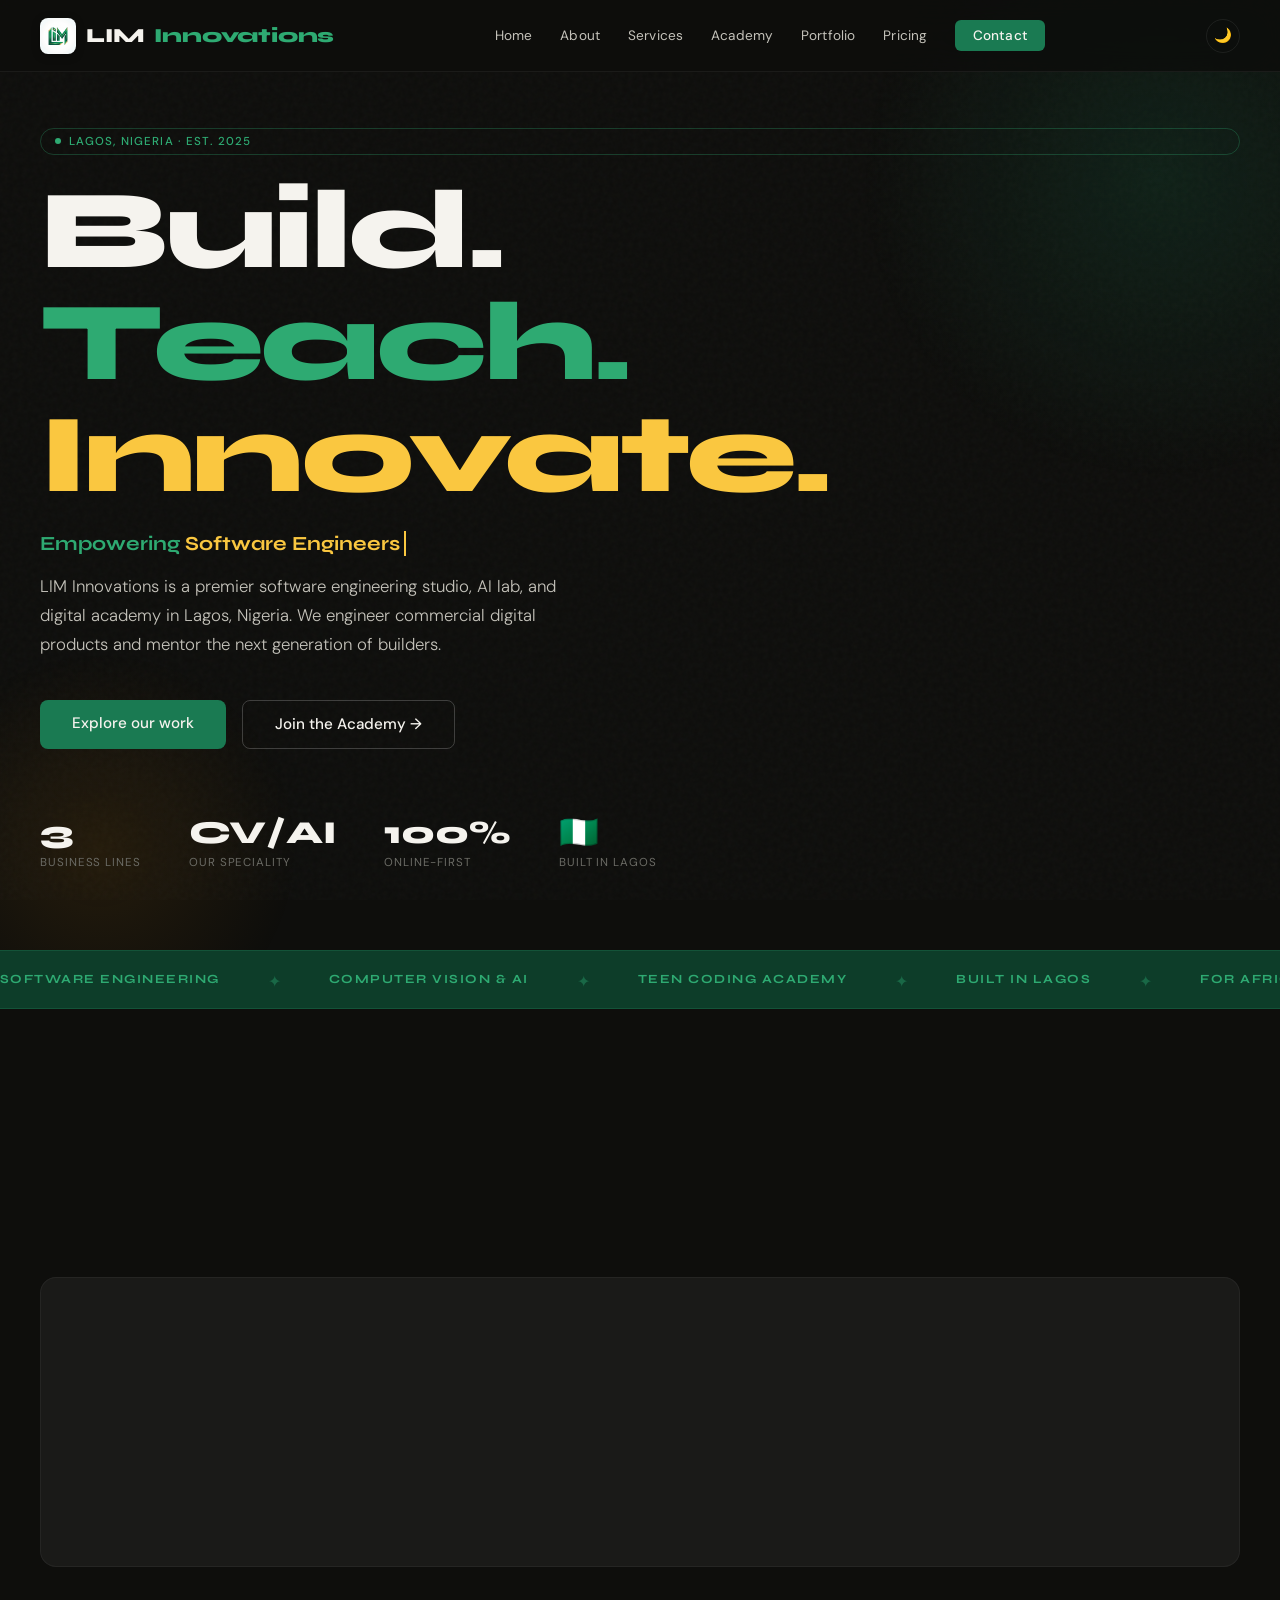
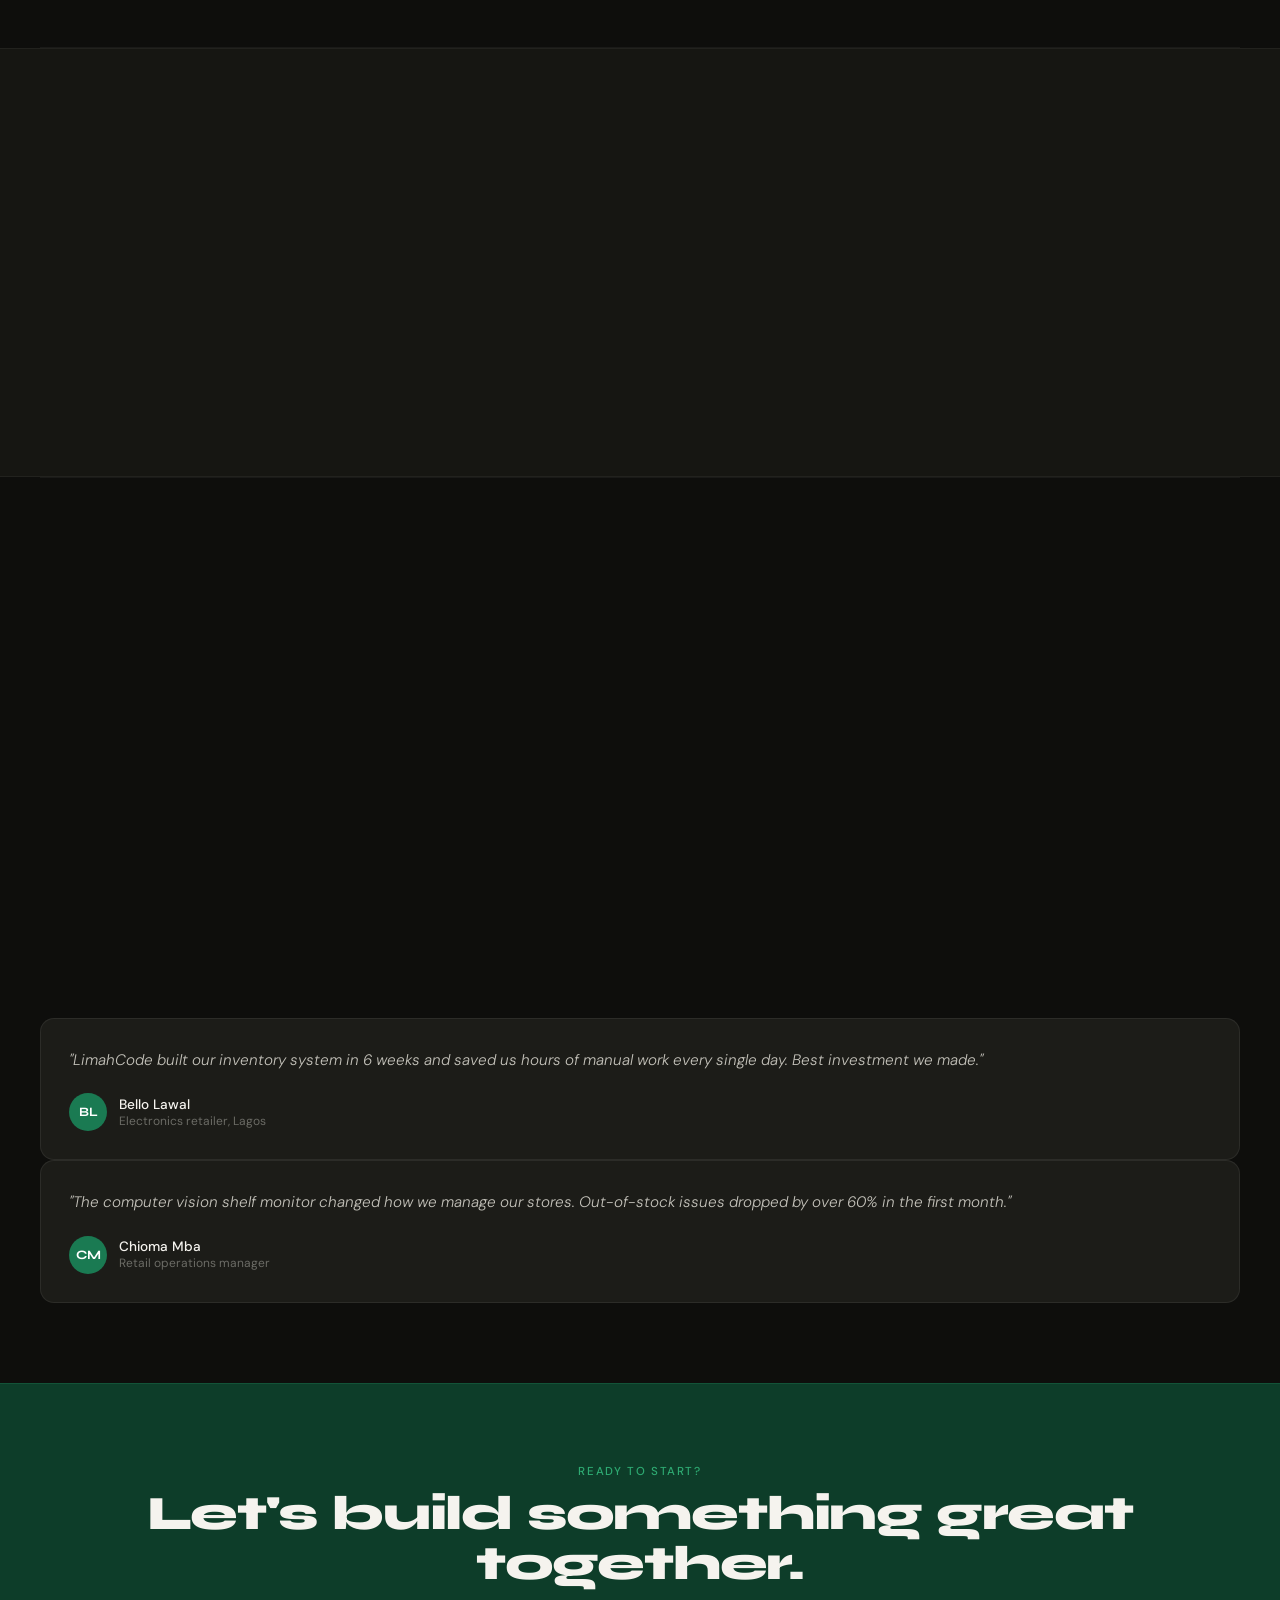
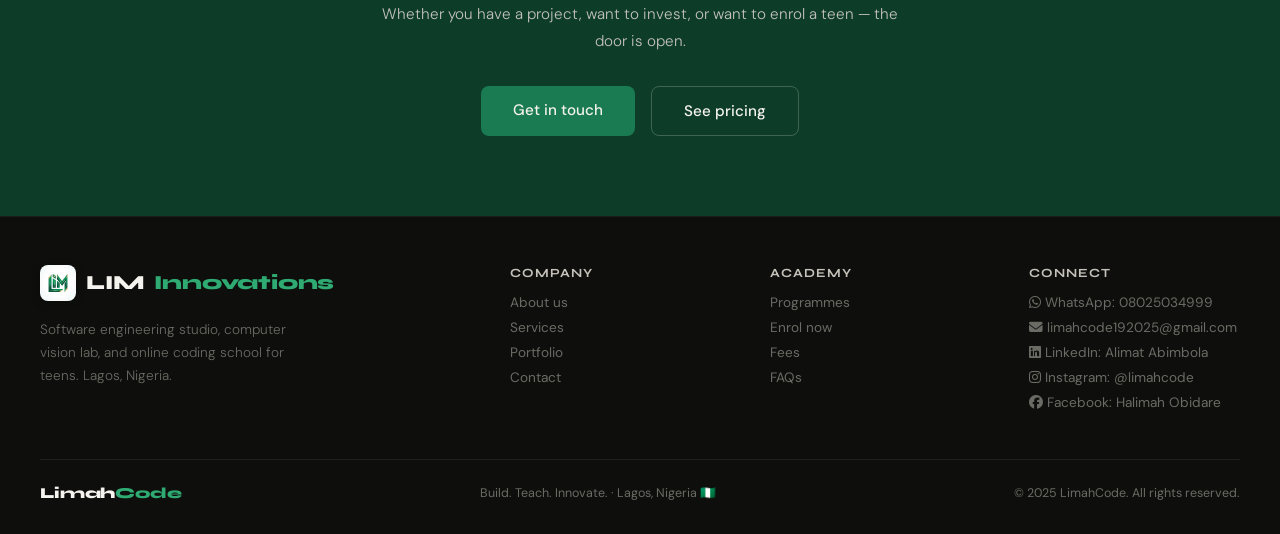
==== commit 184c4070: "Ensure instant live theme synchronization across all website pages with cache-busting" ====
--- a/index.html
+++ b/index.html
@@ -277,7 +277,7 @@
   </div>
 </footer>
 
-<script src="js/nav.js"></script>
+<script src="js/nav.js?v=2"></script>
 <script>
 /* Count-up on hero stats when visible */
 (function() {
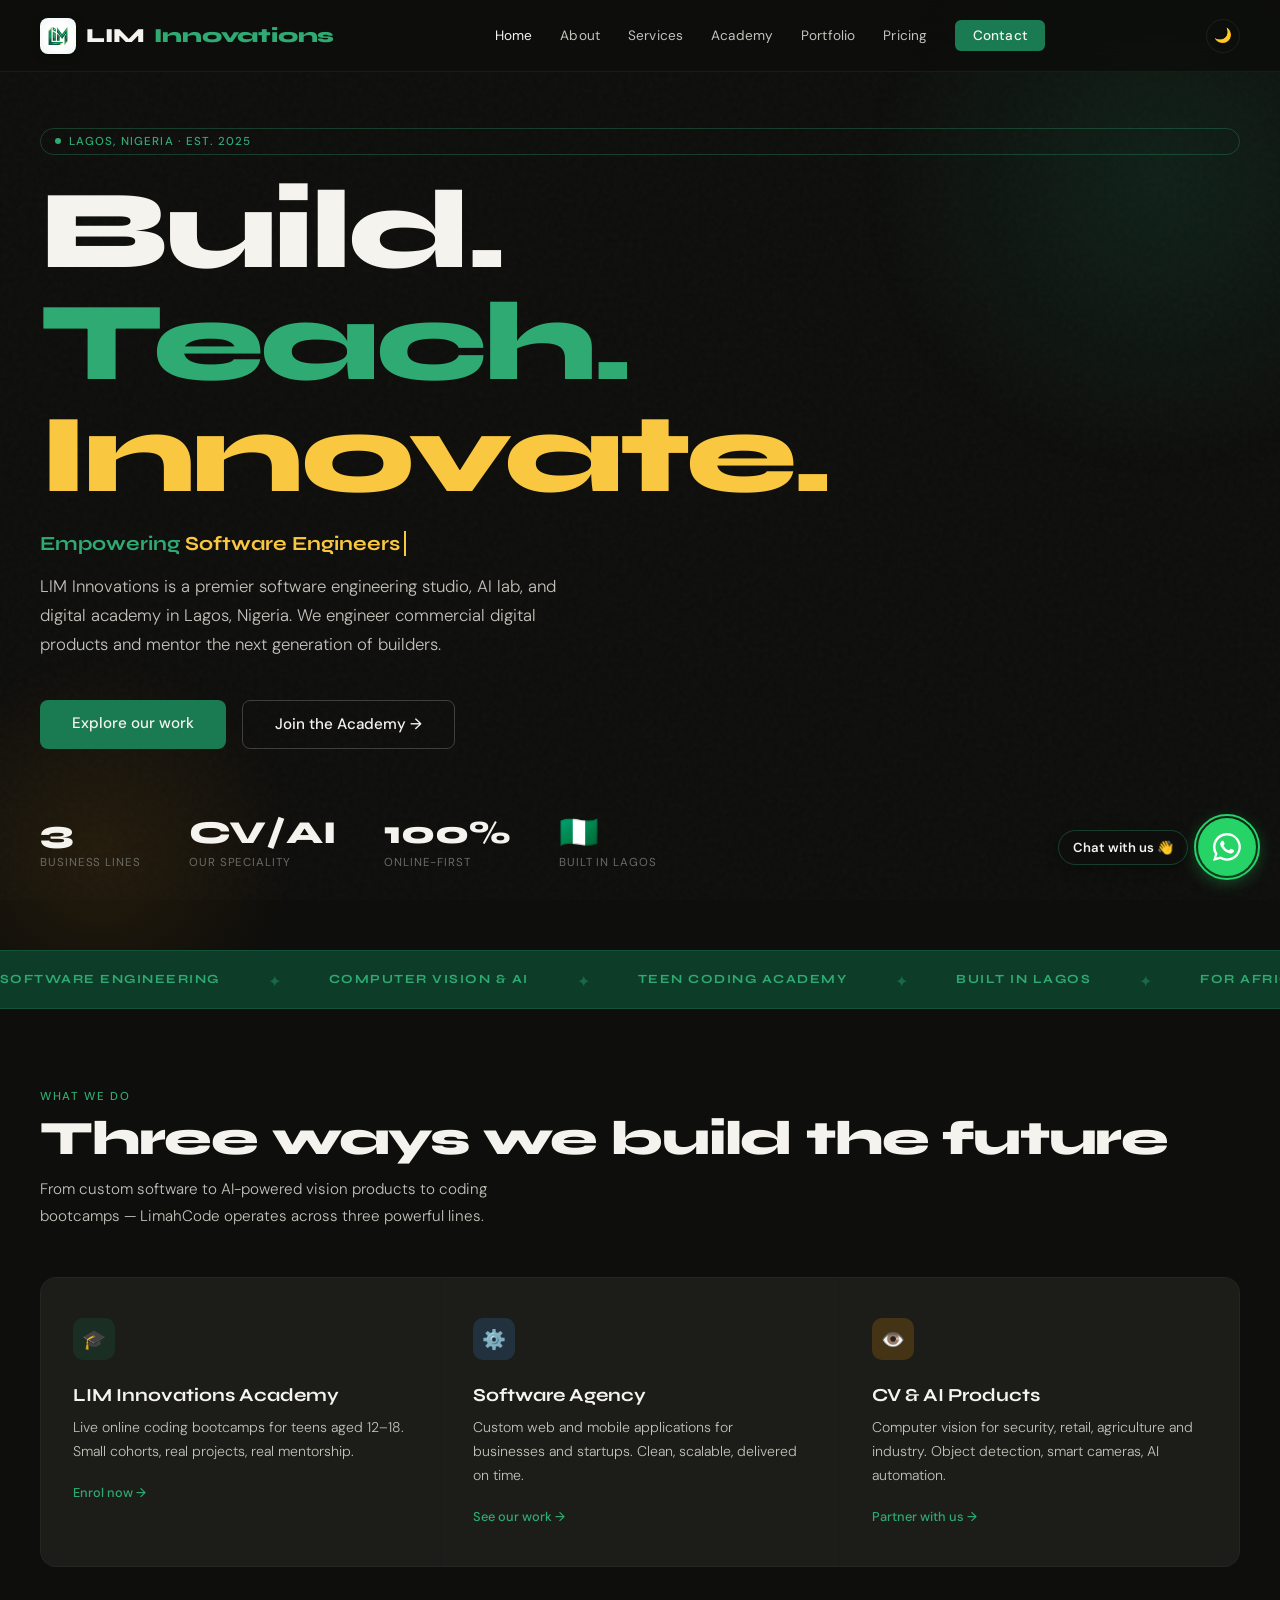
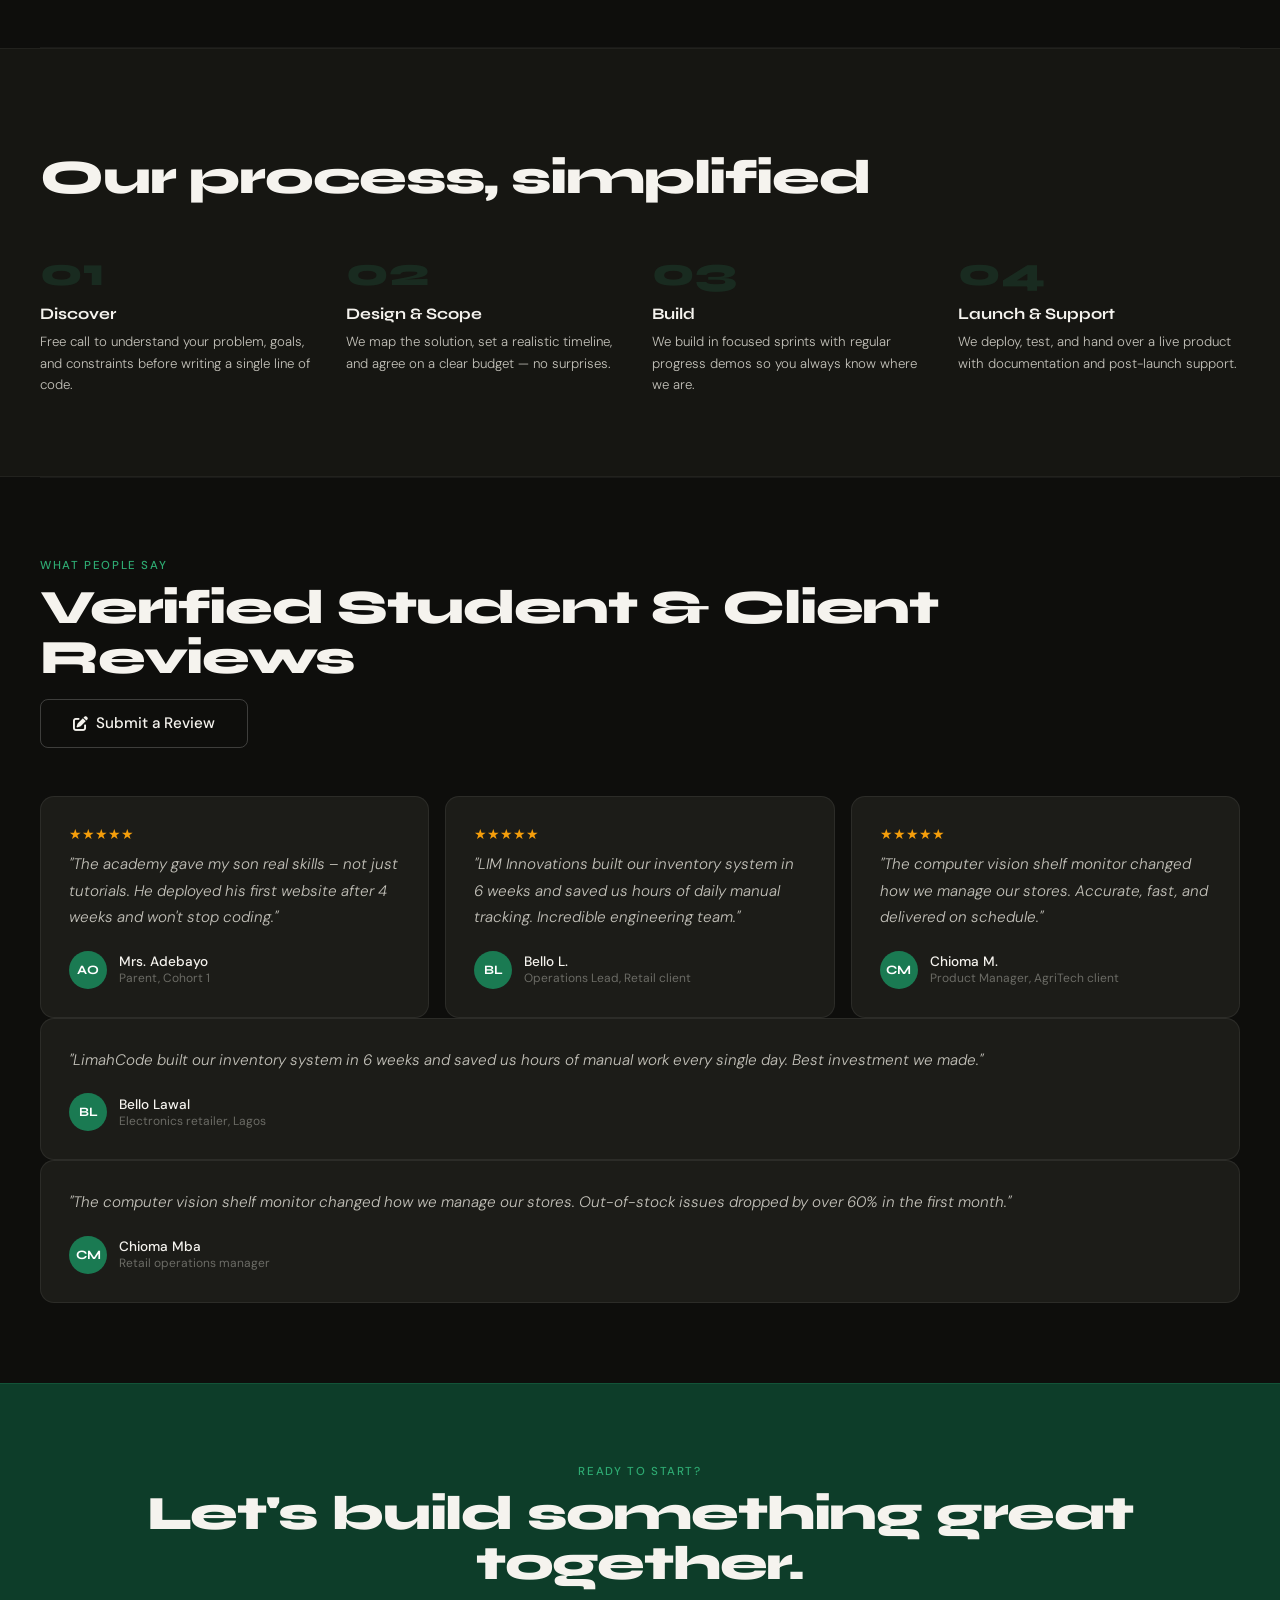
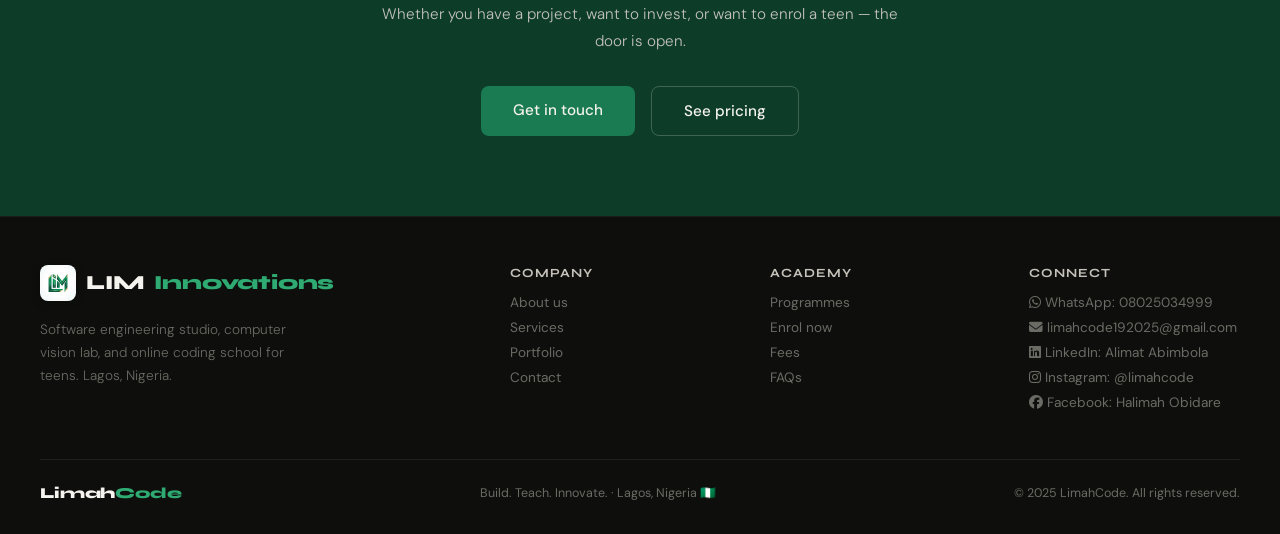
==== commit 33e85317: "Cache-bust to v=3 to immediately purge broken script cache" ====
--- a/index.html
+++ b/index.html
@@ -277,7 +277,7 @@
   </div>
 </footer>
 
-<script src="js/nav.js?v=2"></script>
+<script src="js/nav.js?v=3"></script>
 <script>
 /* Count-up on hero stats when visible */
 (function() {
